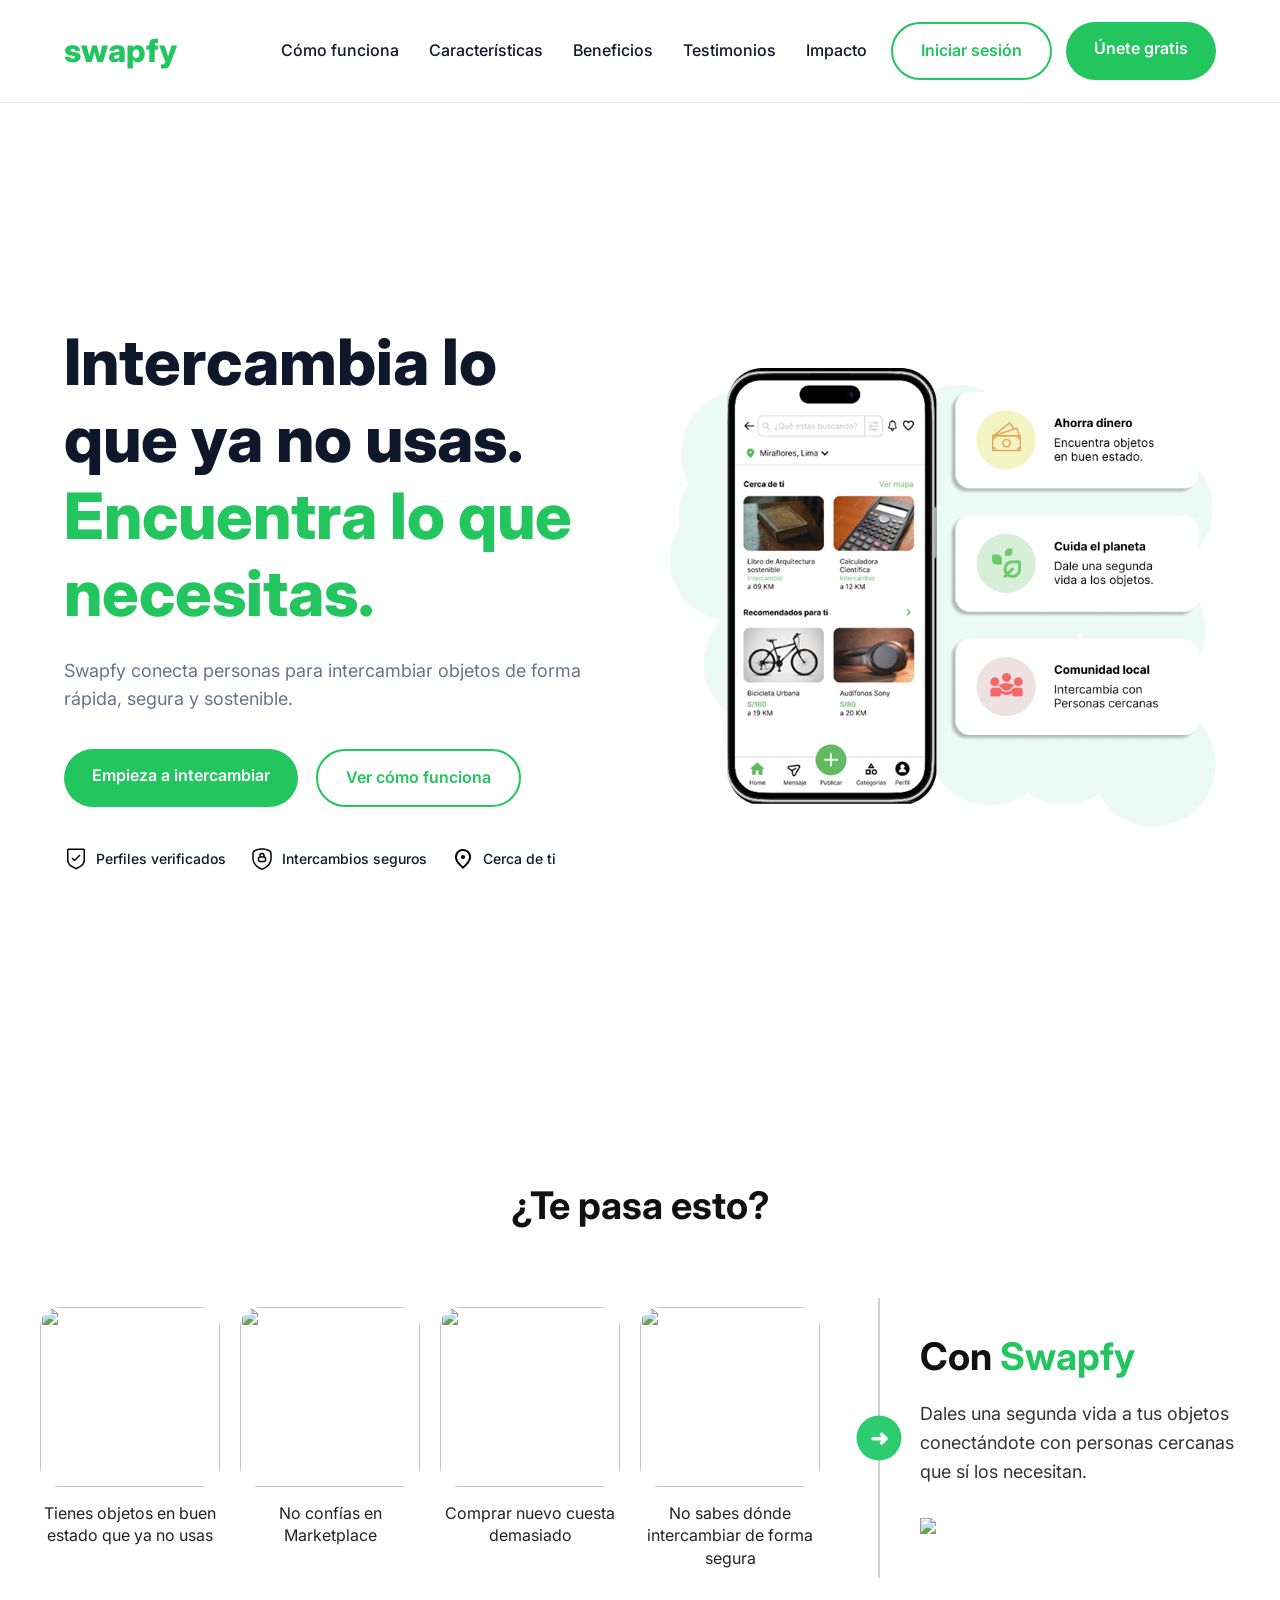
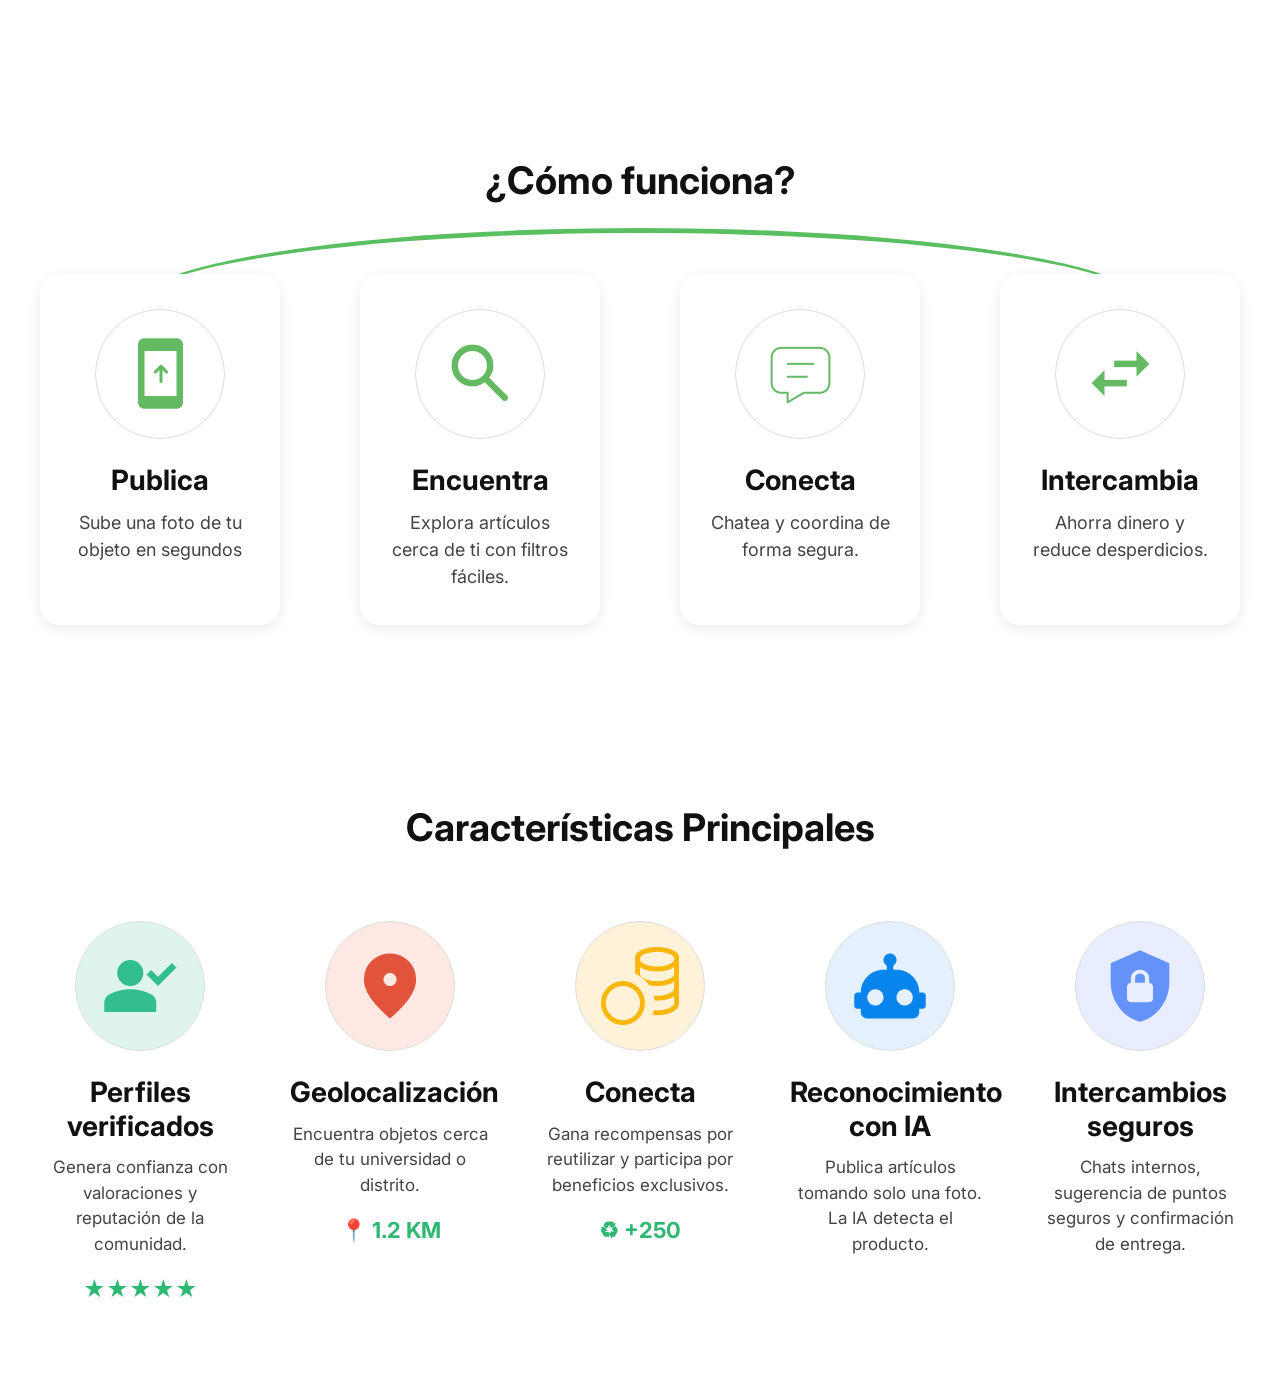
==== index.html @ b5dbb5c5 "Primer avance del landing Page" ====
<!DOCTYPE html>
<html lang="es">
<head>
  <meta charset="UTF-8" />
  <meta name="viewport" content="width=device-width, initial-scale=1.0"/>
  <title>Swapfy - Intercambia lo que ya no usas</title>

  <link rel="preconnect" href="https://fonts.googleapis.com">
  <link rel="preconnect" href="https://fonts.gstatic.com" crossorigin>
  <link href="https://fonts.googleapis.com/css2?family=Inter:wght@400;500;600;700;800&display=swap" rel="stylesheet">
  <link rel="stylesheet" href="./css/styles.css">  
</head>
<body>
<!-- NAVBAR -->

    <header>
    <div class="container">
      <nav>

  <div class="logo">swapfy</div>

  <div class="menu-toggle" id="menu-toggle">
    ☰
  </div>

  <div class="nav-right" id="nav-right">

    <div class="nav-links">
      <a href="#">Cómo funciona</a>
      <a href="#">Características</a>
      <a href="#">Beneficios</a>
      <a href="#">Testimonios</a>
      <a href="#">Impacto</a>
    </div>

    <div class="nav-buttons">
      <a href="#" class="btn btn-secondary">Iniciar sesión</a>
      <a href="#" class="btn btn-primary">Únete gratis</a>
    </div>

  </div>

</nav>
    </div>
  </header>

  <!-- HERO -->

  <section>
    <div class="container hero">

      <div>
        <h1>
          Intercambia lo que ya no usas.
          <span>Encuentra lo que necesitas.</span>
        </h1>

        <p>
          Swapfy conecta personas para intercambiar objetos de forma rápida,
          segura y sostenible.
        </p>

        <div class="hero-buttons">
          <a href="#" class="btn btn-primary">Empieza a intercambiar</a>
          <a href="#" class="btn btn-secondary">Ver cómo funciona</a>
        </div>

        <div class="listVerification">
          <div class="lv">
             <img src="./img/verificados.png" alt="" class="">
             <p>Perfiles verificados</p>
          </div>
          <div>
            <img src="./img/seguridad.png" alt="" class="">
            <p>Intercambios seguros</p>
          </div>
          <div>
            <img src="./img/ubicacion.png" alt="" class="">
            <p>Cerca de ti</p>
          </div>
        </div>
      </div>

      <div class="hero-image">
        <img src="./img/phone2.png" alt="" class="phone">
      </div> 
    </div>
  </section>

  <!-- Problems -->
    <section class="problem-section">

    <h1 class="title">¿Te pasa esto?</h1>

    <div class="content">

      <!-- LEFT SIDE -->

      <div class="cards">

        <div class="card">
          <img src="https://images.unsplash.com/photo-1603791440384-56cd371ee9a7?q=80&w=800&auto=format&fit=crop">
          <p>Tienes objetos en buen estado que ya no usas</p>
        </div>

        <div class="card">
          <img src="https://images.unsplash.com/photo-1516321318423-f06f85e504b3?q=80&w=800&auto=format&fit=crop">
          <p>No confías en Marketplace</p>
        </div>

        <div class="card">
          <img src="https://images.unsplash.com/photo-1522202176988-66273c2fd55f?q=80&w=800&auto=format&fit=crop">
          <p>Comprar nuevo cuesta demasiado</p>
        </div>

        <div class="card">
          <img src="https://images.unsplash.com/photo-1521737604893-d14cc237f11d?q=80&w=800&auto=format&fit=crop">
          <p>No sabes dónde intercambiar de forma segura</p>
        </div>

      </div>

      <!-- CENTER -->

      <div class="divider">
        <div class="arrow">➜</div>
      </div>

      <!-- RIGHT SIDE -->

      <div class="solution">

        <h2>Con <span>Swapfy</span></h2>

        <p>
          Dales una segunda vida a tus objetos conectándote
          con personas cercanas que sí los necesitan.
        </p>

        <img src="https://cdn-icons-png.flaticon.com/512/4076/4076478.png">

      </div>

    </div>

  </section>

  <!-- HOW SECTION -->

  <section class="how-section">

    <h1 class="title">¿Cómo funciona?</h1>

    <div class="curve-line"></div>

    <div class="steps">

      <!-- STEP 1 -->

      <div class="step-card">

        <div class="icon-circle">
          <img src="./img/phoneicon.png" alt="" class="">
        </div>

        <h3>Publica</h3>

        <p>
          Sube una foto de tu objeto en segundos
        </p>

      </div>

      <!-- STEP 2 -->

      <div class="step-card">

        <div class="icon-circle">
          <img src="./img/searchicon.png" alt="" class="">
        </div>

        <h3>Encuentra</h3>

        <p>
          Explora artículos cerca de ti con filtros fáciles.
        </p>

      </div>

      <!-- STEP 3 -->

      <div class="step-card">

        <div class="icon-circle">
          <img src="./img/messageicon.png" alt="" class="">
        </div>

        <h3>Conecta</h3>

        <p>
          Chatea y coordina de forma segura.
        </p>

      </div>

      <!-- STEP 4 -->

      <div class="step-card">

        <div class="icon-circle">
          <img src="./img/exchangeicon.png" alt="" class="">
        </div>

        <h3>Intercambia</h3>

        <p>
          Ahorra dinero y reduce desperdicios.
        </p>

      </div>

    </div>

  </section>

  <!-- features-section -->

  <section class="features-section">

    <h1 class="title">Características Principales</h1>

    <div class="features-grid">

      <!-- CARD 1 -->

      <div class="feature-card">

        <div class="icon-circle green">
          <img src="./img/perfilverificado.png" alt="" class="">
        </div>

        <h3>Perfiles verificados</h3>

        <p>
          Genera confianza con valoraciones y reputación de la comunidad.
        </p>

        <div class="extra">★★★★★</div>

      </div>

      <!-- CARD 2 -->

      <div class="feature-card">

        <div class="icon-circle orange">
          <img src="./img/geolocalizacion.png" alt="" class="">
        </div>

        <h3>Geolocalización</h3>

        <p>
          Encuentra objetos cerca de tu universidad o distrito.
        </p>

        <div class="extra">📍 1.2 KM</div>

      </div>

      <!-- CARD 3 -->

      <div class="feature-card">

        <div class="icon-circle yellow">
          <img src="./img/conecta.png" alt="" class="">
        </div>

        <h3>Conecta</h3>

        <p>
          Gana recompensas por reutilizar y participa por beneficios exclusivos.
        </p>

        <div class="extra">♻ +250</div>

      </div>

      <!-- CARD 4 -->

      <div class="feature-card">

        <div class="icon-circle blue">
          <img src="./img/ia.png" alt="" class="">
        </div>

        <h3>Reconocimiento con IA</h3>

        <p>
          Publica artículos tomando solo una foto. La IA detecta el producto.
        </p>

      </div>

      <!-- CARD 5 -->

      <div class="feature-card">

        <div class="icon-circle purple">
          <img src="./img/intercambioseguro.png" alt="" class="">
        </div>

        <h3>Intercambios seguros</h3>

        <p>
          Chats internos, sugerencia de puntos seguros y confirmación de entrega.
        </p>

      </div>

    </div>

  </section>

  <!-- FOOTER -->

  <footer>

    

  </footer>
  <script>

  const menuToggle = document.getElementById('menu-toggle');
  const navRight = document.getElementById('nav-right');

  menuToggle.addEventListener('click', () => {
    navRight.classList.toggle('active');
  });

  </script>
</body>
</html>
---- css/styles.css ----
*{
      margin:0;
      padding:0;
      box-sizing:border-box;
    }

    :root{
      --primary:#22C55E;
      --primary-dark:#16A34A;
      --dark:#0F172A;
      --gray:#64748B;
      --light:#F8FAFC;
      --border:#E2E8F0;
      --white:#FFFFFF;
    }

    body{
      font-family:'Inter', sans-serif;
      color:var(--dark);
      background:white;
      line-height:1.6;
    }

    .container{
      width:90%;
      max-width:1200px;
      margin:auto;
    }

    section{
      padding:90px 0;
    }

    h1,h2,h3{
      line-height:1.2;
    }

    h1{
      font-size:64px;
      font-weight:800;
    }

    h2{
      font-size:42px;
      margin-bottom:20px;
    }

    p{
      color:var(--gray);
    }

    .btn{
      display:inline-block;
      padding:14px 28px;
      border-radius:50px;
      text-decoration:none;
      font-weight:600;
      transition:.3s;
    }

    .btn-primary{
      background:var(--primary);
      color:white;
    }

    .btn-primary:hover{
      background:var(--primary-dark);
    }

    .btn-secondary{
      border:2px solid var(--primary);
      color:var(--primary);
    }

    .btn-secondary:hover{
      background:var(--primary);
      color:white;
    }
    /* NAVBAR */

    header{
      position:sticky;
      top:0;
      background:white;
      z-index:999;
      border-bottom:1px solid var(--border);
    }

    nav{
      display:flex;
      justify-content:space-between;
      align-items:center;
      padding:22px 0;
    }

    .logo{
      font-size:32px;
      font-weight:800;
      color:var(--primary);
    }

    .nav-links{
      display:flex;
      gap:30px;
      align-items:center;
    }

    .nav-links a{
      text-decoration:none;
      color:var(--dark);
      font-weight:500;
    }

    /* HERO */

    .hero{
      display:grid;
      grid-template-columns:1fr 1fr;
      align-items:center;
      gap:60px;
      min-height:90vh;
    }

    .hero span{
      color:var(--primary);
    }

    .hero p{
      margin:25px 0 35px;
      font-size:18px;
    }

    .hero-buttons{
      display:flex;
      gap:18px;
      flex-wrap:wrap;
    }

    .hero-image img{
      width:100%;
      border-radius:30px;
      /*box-shadow:0 20px 60px rgba(0,0,0,.1);*/
    }

    .hero-image .phone{
      position: absolute;
      width: 760px;
      border-radius: 30px;
      top: 140px;      
    }        

    .listVerification {
      display: flex;
      gap: 24px;
      margin-top: 40px;
      flex-wrap: wrap;
    }

    .listVerification > div {
      display: flex;
      align-items: center;
      gap: 8px;
    }

    .listVerification > div > img {
      width: 24px;
      height: 24px;
    }

    .listVerification > div > p {
      margin: 0;
      font-size: 14px;
      font-weight: 500;
      color: var(--dark);
    }

 /* Problems */

 .problem-section{
      max-width:1200px;
      margin:auto;
      
    }

    .title{
      text-align:center;
      font-size:34px;
      font-weight:bold;
      margin-bottom:50px;
      color:#111;
    }

    .content{
      display:flex;
      align-items:center;
      justify-content:space-between;
      gap:40px;
    }

    /* LEFT CARDS */

    .cards{
      display:flex;
      gap:20px;
      flex:1;
    }

    .card{
      width:180px;
      text-align:center;
    }

    .card img{
      width:100%;
      height:180px;
      object-fit:cover;
      border-radius:20px;
      margin-bottom:15px;
    }

    .card p{
      font-size:16px;
      color:#222;
      line-height:1.4;
    }

    /* DIVIDER */

    .divider{
      width:2px;
      height:280px;
      background:#cfcfcf;
      position:relative;
    }

    .arrow{
      position:absolute;
      top:50%;
      left:50%;
      transform:translate(-50%, -50%);
      width:45px;
      height:45px;
      background:#2ecc71;
      border-radius:50%;
      display:flex;
      justify-content:center;
      align-items:center;
      color:white;
      font-size:22px;
      font-weight:bold;
    }

    /* RIGHT CONTENT */

    .solution{
      width:320px;
    }

    .solution h2{
      font-size:38px;
      margin-bottom:20px;
      color:#111;
    }

    .solution span{
      color:#22c55e;
    }

    .solution p{
      font-size:18px;
      line-height:1.6;
      color:#333;
      margin-bottom:30px;
    }

    .solution img{
      width:180px;
    }

    /* RESPONSIVE */

    @media(max-width:992px){

      .content{
        flex-direction:column;
      }

      .cards{
        flex-wrap:wrap;
        justify-content:center;
      }

      .divider{
        width:100%;
        height:2px;
      }

      .arrow{
        top:50%;
        left:50%;
      }

      .solution{
        text-align:center;
      }

    }

    /* HOW SECTION */

    .how-section{
      max-width:1200px;
      margin:auto;
      text-align:center;
      position:relative;
    }

    .title{
      font-size:38px;
      font-weight:bold;
      margin-bottom:70px;
      color:#111;
    }

    /* CURVED LINE */

    .curve-line{
      position:absolute;
      top:160px;
      left:50%;
      transform:translateX(-50%);
      width:85%;
      height:160px;
      border-top:5px solid #5bbf61;
      border-radius:50%;
      z-index:1;
    }

    /* CARDS */

    .steps{
      display:flex;
      justify-content:space-between;
      gap:30px;
      position:relative;
      z-index:2;
    }

    .step-card{
      width:240px;
      background:white;
      border-radius:20px;
      padding:35px 25px;
      box-shadow:0 4px 15px rgba(0,0,0,0.08);
      position:relative;
    }

    .icon-circle{
      width:100px;
      height:100px;
      border:1px solid #ddd;
      border-radius:50%;
      margin:auto;
      margin-bottom:25px;
      display:flex;
      justify-content:center;
      align-items:center;
    }

    .icon{
      font-size:52px;
      color:#5bbf61;
    }

    .step-card h3{
      font-size:28px;
      margin-bottom:12px;
      color:#111;
    }

    .step-card p{
      font-size:18px;
      color:#444;
      line-height:1.5;
    }

    /* RESPONSIVE */

    @media(max-width:992px){

      .steps{
        flex-wrap:wrap;
        justify-content:center;
      }

      .curve-line{
        display:none;
      }

    }

    @media(max-width:600px){

      .step-card{
        width:100%;
      }

      .title{
        font-size:30px;
      }

    }

    /* Feature section */

    .features-section{
      max-width:1200px;
      margin:auto;
      text-align:center;
    }

    .title{
      font-size:38px;
      font-weight:bold;
      margin-bottom:70px;
      color:#111;
    }

    .features-grid{
      display:flex;
      justify-content:space-between;
      gap:30px;
      flex-wrap:wrap;
    }

    .feature-card{
      width:200px;
      text-align:center;
    }

    /* ICON CIRCLE */

    .icon-circle{
      width:130px;
      height:130px;
      border-radius:50%;
      margin:auto;
      margin-bottom:25px;
      display:flex;
      justify-content:center;
      align-items:center;
    }

    .green{
      background:#dff5ec;
      color:#2eb872;
    }

    .orange{
      background:#fde8e3;
      color:#ea5b3c;
    }

    .yellow{
      background:#fff2d8;
      color:#f4b000;
    }

    .blue{
      background:#e5f0ff;
      color:#2d7de1;
    }

    .purple{
      background:#e8eeff;
      color:#5b7be8;
    }

    .icon{
      font-size:58px;
    }

    /* TEXT */

    .feature-card h3{
      font-size:28px;
      margin-bottom:12px;
      color:#111;
    }

    .feature-card p{
      font-size:17px;
      color:#444;
      line-height:1.5;
      margin-bottom:15px;
    }

    .extra{
      font-size:22px;
      font-weight:bold;
      color:#2eb872;
    }

    /* RESPONSIVE */

    @media(max-width:992px){

      .features-grid{
        justify-content:center;
      }

    }

    @media(max-width:600px){

      .feature-card{
        width:100%;
      }

      .title{
        font-size:30px;
      }

    }

/* beneficios SECTION */




























/* =========================
   NAVBAR RESPONSIVE
========================= */

.nav-right{
  display:flex;
  align-items:center;
  gap:24px;
}

.nav-buttons{
  display:flex;
  gap:14px;
}

.menu-toggle{
  display:none;
  font-size:32px;
  cursor:pointer;
  color:var(--dark);
}

/* =========================
   HERO RESPONSIVE
========================= */

.hero{
  position:relative;
}

.hero-image{
  display:flex;
  justify-content:center;
  align-items:center;
}

.hero-image .phone{
  position:relative;
  width:100%;
  max-width:650px;
  top:0;
}

/* =========================
   TABLET
========================= */

@media(max-width:992px){

  .hero{
    grid-template-columns:1fr;
    text-align:center;
    gap:50px;
    min-height:auto;
    padding-top:40px;
  }

  .hero-buttons{
    justify-content:center;
  }

  .listVerification{
    justify-content:center;
  }

  h1{
    font-size:52px;
  }

  .hero-image .phone{
    max-width:500px;
  }

  .nav-links{
    gap:18px;
  }

}

/* =========================
   MOBILE NAVBAR
========================= */

@media(max-width:768px){

  nav{
    position:relative;
  }

  .menu-toggle{
    display:block;
  }

  .nav-right{
    position:absolute;
    top:90px;
    left:0;
    width:100%;
    background:white;
    flex-direction:column;
    align-items:flex-start;
    padding:30px;
    gap:25px;
    border-radius:20px;
    box-shadow:0 10px 30px rgba(0,0,0,.08);

    opacity:0;
    pointer-events:none;
    transform:translateY(-10px);
    transition:.3s;
  }

  .nav-right.active{
    opacity:1;
    pointer-events:auto;
    transform:translateY(0);
  }

  .nav-links{
    flex-direction:column;
    width:100%;
    align-items:flex-start;
  }

  .nav-buttons{
    flex-direction:column;
    width:100%;
  }

  .nav-buttons .btn{
    width:100%;
    text-align:center;
  }

  /* HERO MOBILE */

  .hero{
    padding-top:20px;
  }

  h1{
    font-size:40px;
  }

  .hero p{
    font-size:16px;
  }

  .hero-image .phone{
    max-width:100%;
  }

  .listVerification{
    flex-direction:column;
    align-items:center;
    gap:16px;
  }

}

/* =========================
   SMALL MOBILE
========================= */

@media(max-width:480px){

  h1{
    font-size:34px;
  }

  h2{
    font-size:28px;
  }

  section{
    padding:70px 0;
  }

  .btn{
    width:100%;
    text-align:center;
  }

  .hero-buttons{
    flex-direction:column;
  }

}
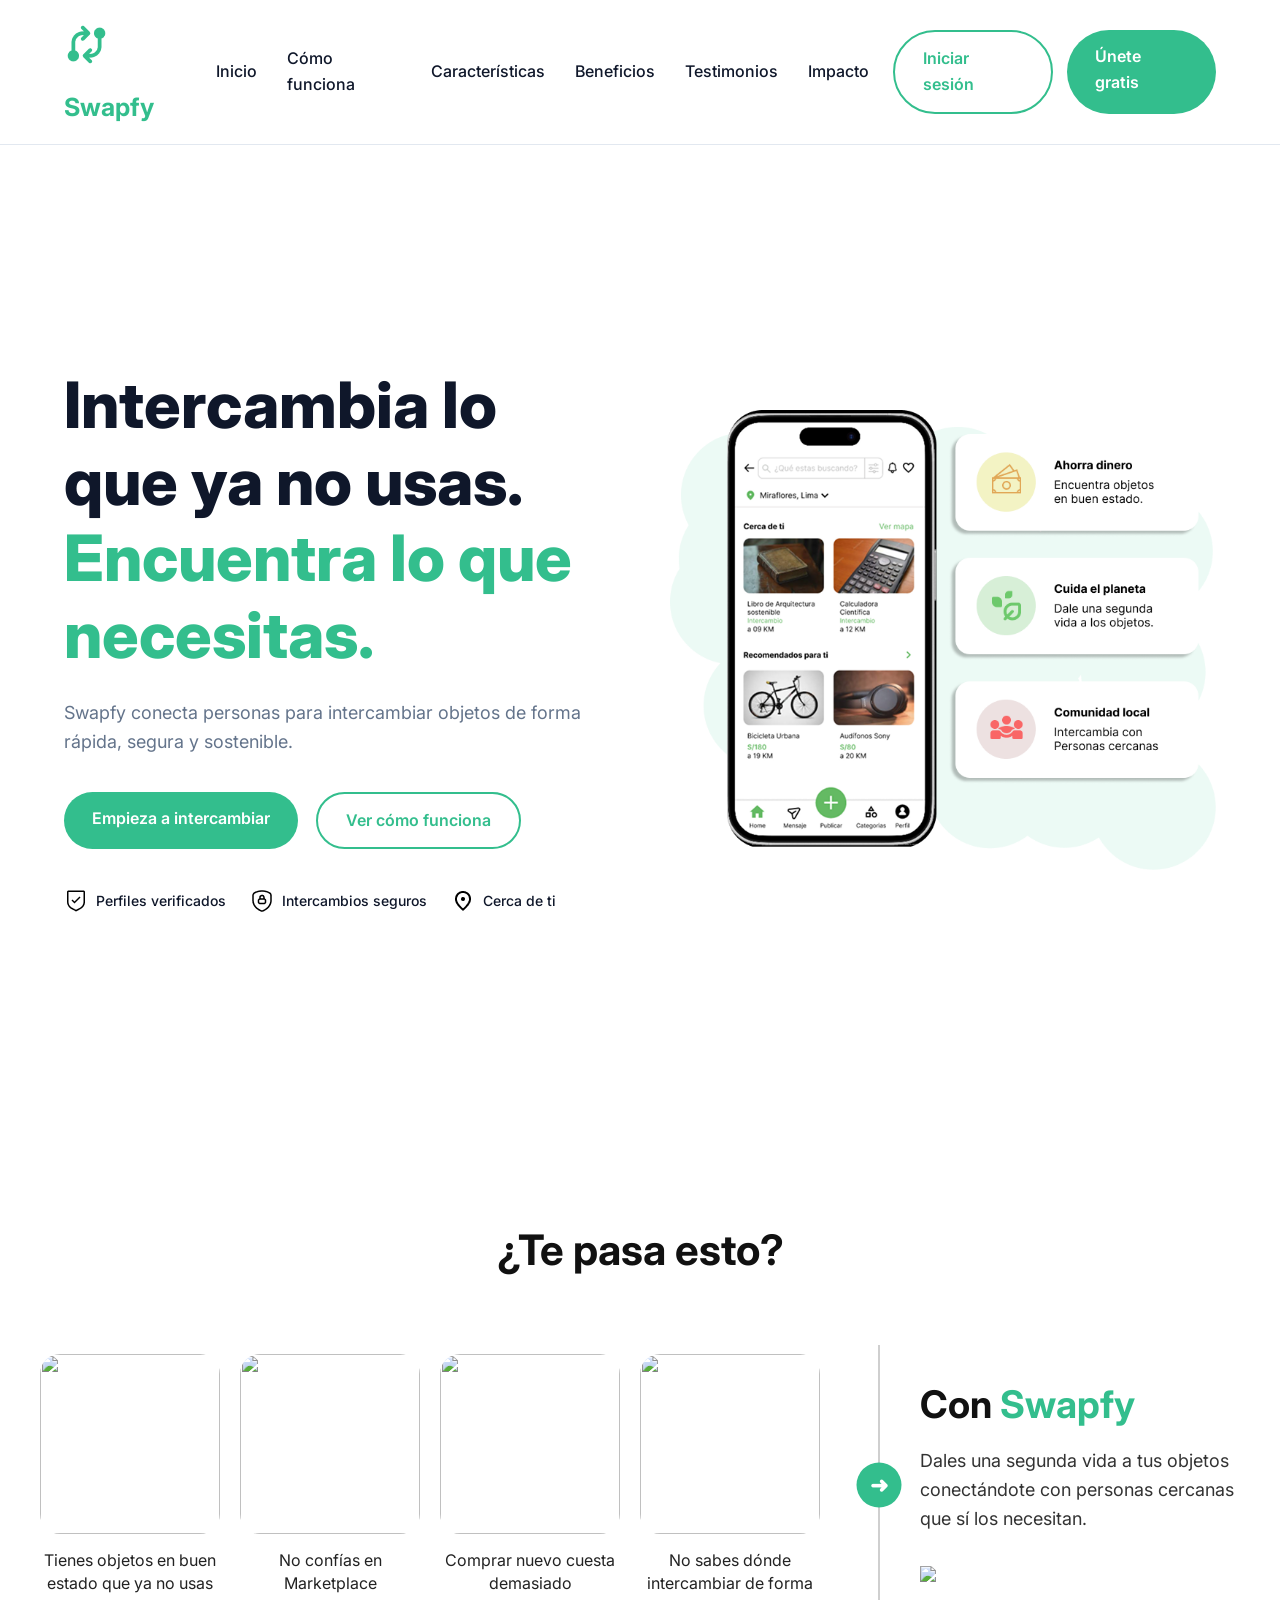
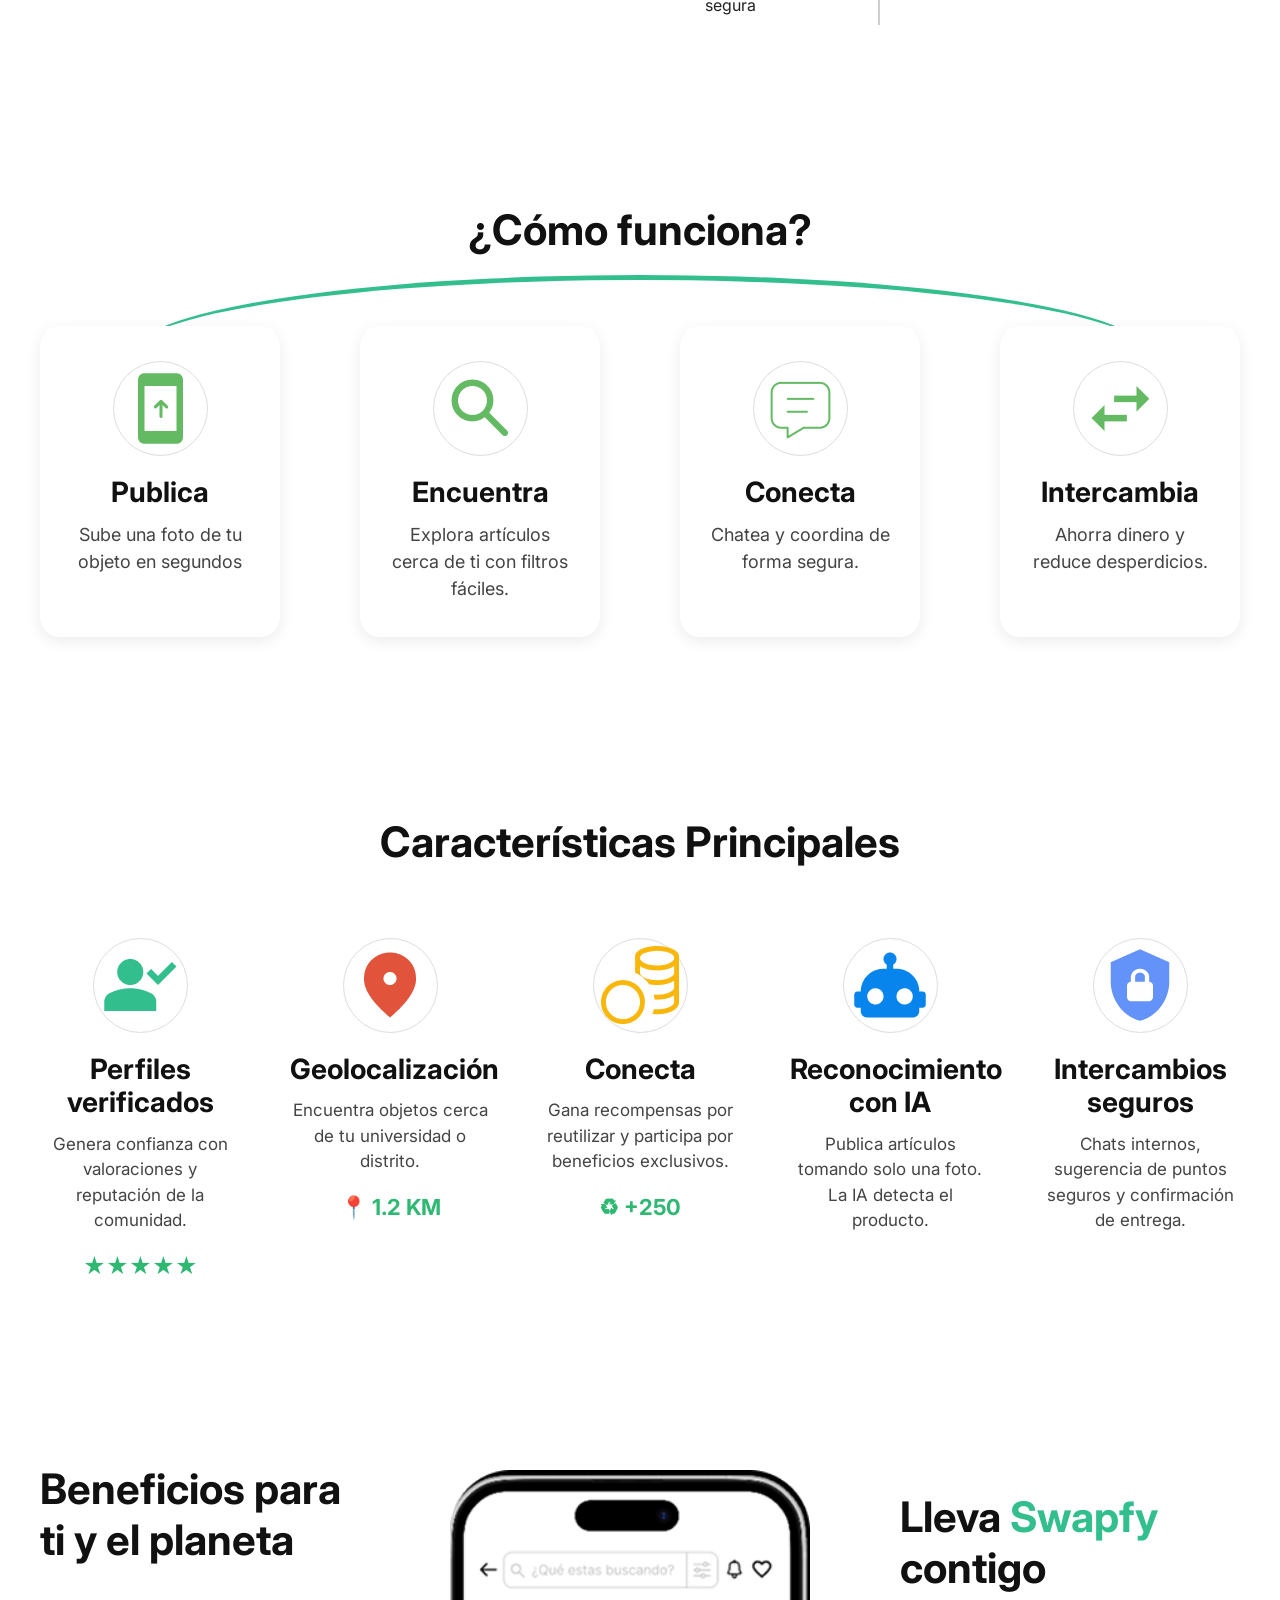
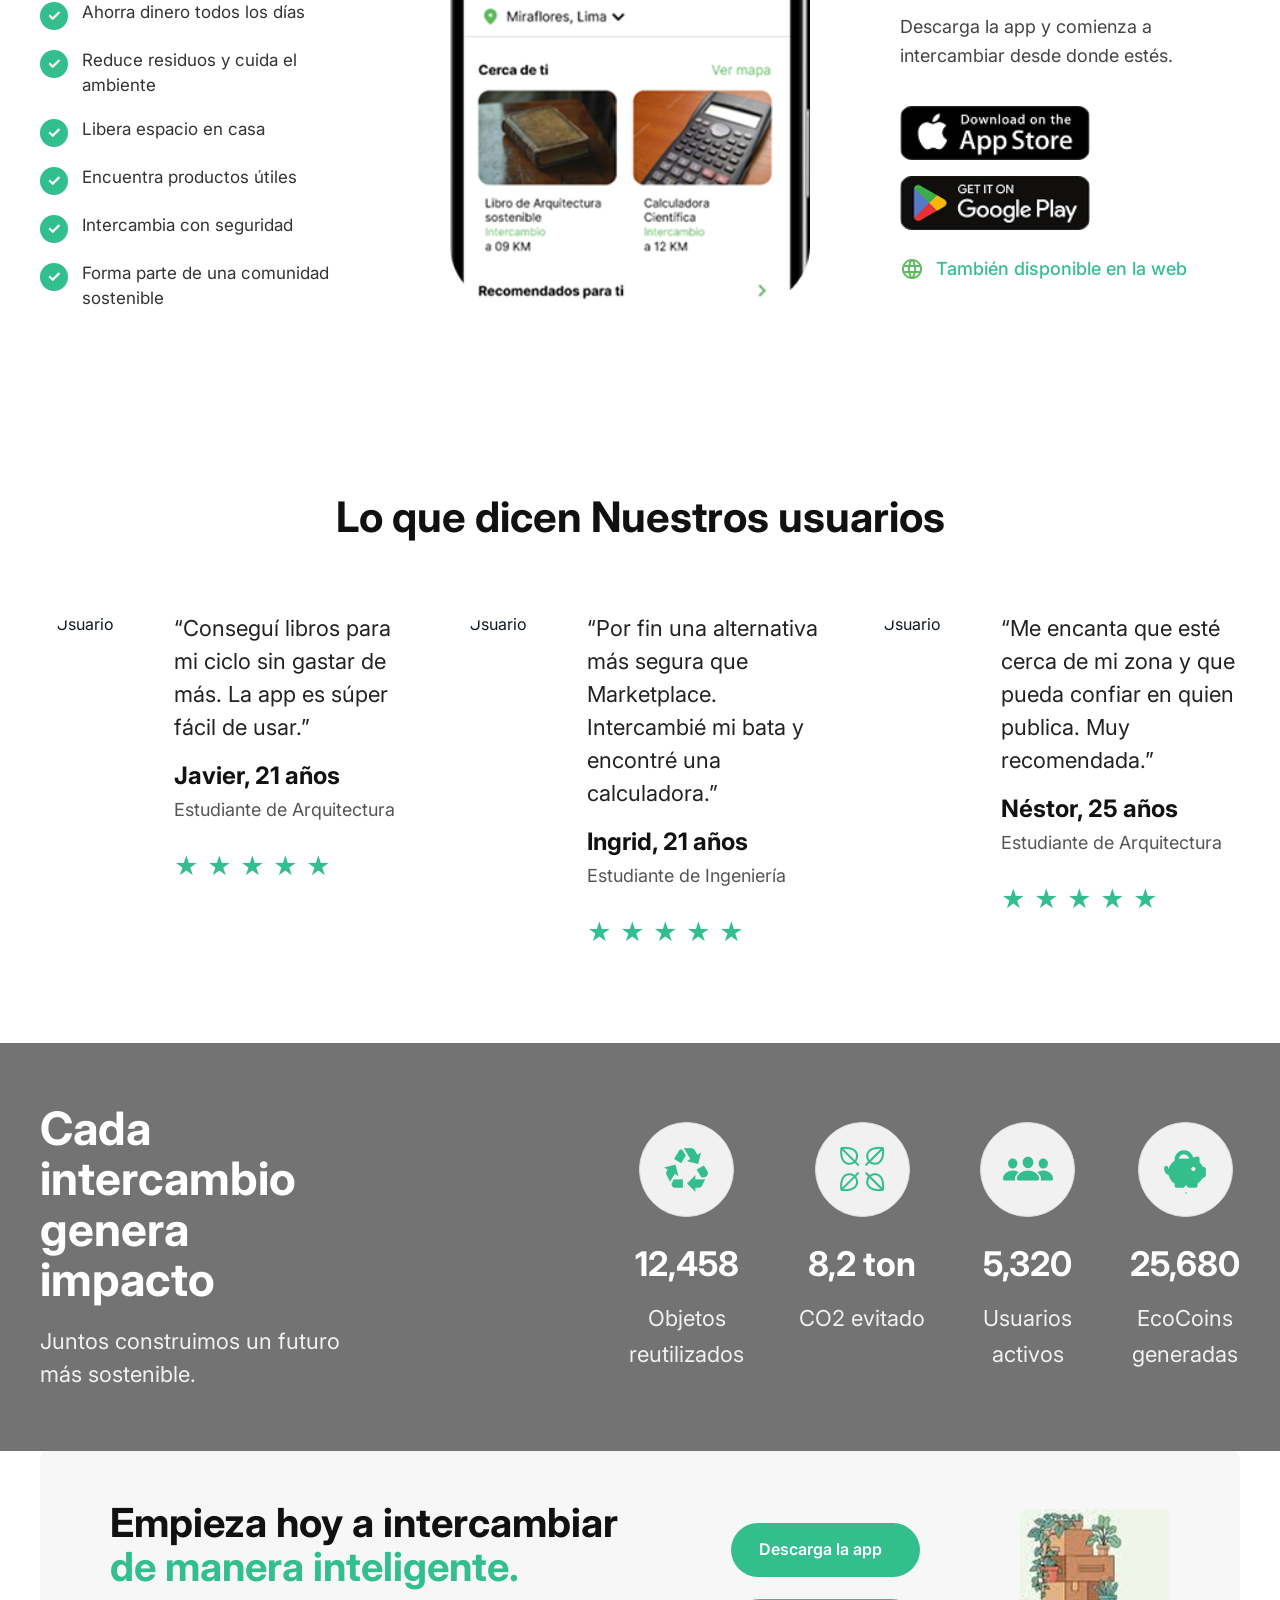
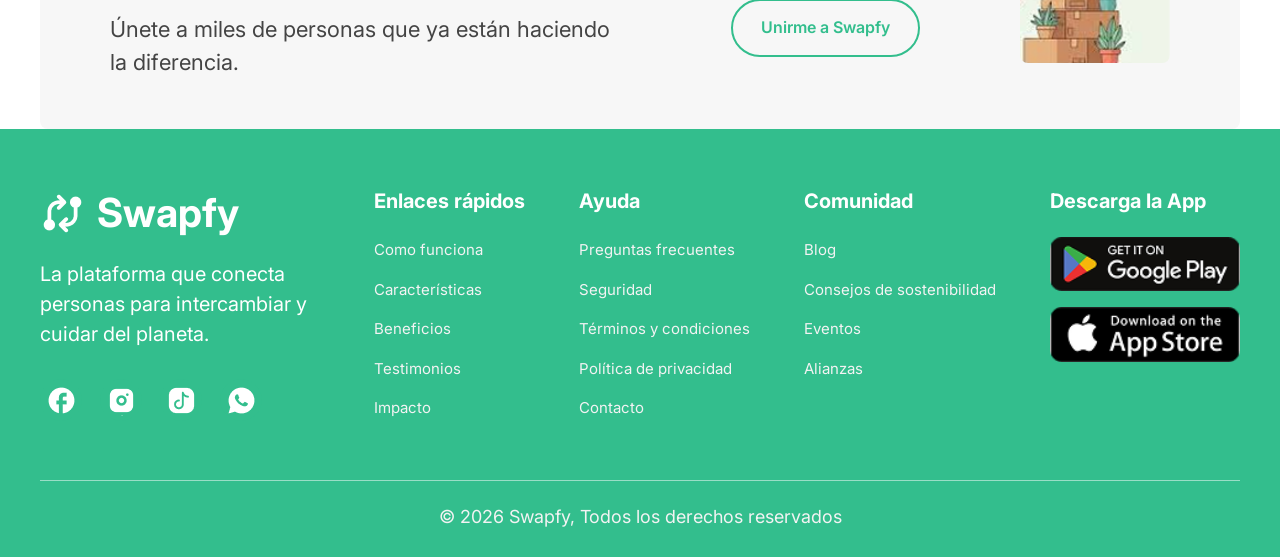
==== commit fe7efebf: "version2 del landingpage" ====
--- a/index.html
+++ b/index.html
@@ -8,16 +8,20 @@
   <link rel="preconnect" href="https://fonts.googleapis.com">
   <link rel="preconnect" href="https://fonts.gstatic.com" crossorigin>
   <link href="https://fonts.googleapis.com/css2?family=Inter:wght@400;500;600;700;800&display=swap" rel="stylesheet">
-  <link rel="stylesheet" href="./css/styles.css">  
+  <link rel="stylesheet" href="css/styles.css">  
 </head>
 <body>
-<!-- NAVBAR -->
-
-    <header>
+
+  <!-- Navbar -->
+
+<header>
     <div class="container">
       <nav>
 
-  <div class="logo">swapfy</div>
+  <div class="logo">
+    <img  src="img/LogoColor.png"  alt="">
+    <h3>Swapfy</h3>
+  </div>
 
   <div class="menu-toggle" id="menu-toggle">
     ☰
@@ -26,11 +30,12 @@
   <div class="nav-right" id="nav-right">
 
     <div class="nav-links">
-      <a href="#">Cómo funciona</a>
-      <a href="#">Características</a>
-      <a href="#">Beneficios</a>
-      <a href="#">Testimonios</a>
-      <a href="#">Impacto</a>
+      <a href="#Hero">Inicio</a>
+      <a href="#How">Cómo funciona</a>
+      <a href="#caracteristicas">Características</a>
+      <a href="#Beneficios">Beneficios</a>
+      <a href="#Testimonios">Testimonios</a>
+      <a href="#Impacto">Impacto</a>
     </div>
 
     <div class="nav-buttons">
@@ -44,10 +49,10 @@
     </div>
   </header>
 
-  <!-- HERO -->
+  <!-- Hero section -->
 
   <section>
-    <div class="container hero">
+    <div class="container hero" id="Hero">
 
       <div>
         <h1>
@@ -67,34 +72,33 @@
 
         <div class="listVerification">
           <div class="lv">
-             <img src="./img/verificados.png" alt="" class="">
+             <img src="img/verificados.png" alt="" class="">
              <p>Perfiles verificados</p>
           </div>
           <div>
-            <img src="./img/seguridad.png" alt="" class="">
+            <img src="img/seguridad.png" alt="" class="">
             <p>Intercambios seguros</p>
           </div>
           <div>
-            <img src="./img/ubicacion.png" alt="" class="">
+            <img src="img/ubicacion.png" alt="" class="">
             <p>Cerca de ti</p>
           </div>
         </div>
       </div>
 
       <div class="hero-image">
-        <img src="./img/phone2.png" alt="" class="phone">
+        <img src="img/phone2.png" alt="" class="phone">
       </div> 
     </div>
   </section>
 
-  <!-- Problems -->
-    <section class="problem-section">
+  <!-- Problemas -->
+
+  <section class="problem-section">
 
     <h1 class="title">¿Te pasa esto?</h1>
 
     <div class="content">
-
-      <!-- LEFT SIDE -->
 
       <div class="cards">
 
@@ -120,14 +124,10 @@
 
       </div>
 
-      <!-- CENTER -->
-
       <div class="divider">
         <div class="arrow">➜</div>
       </div>
 
-      <!-- RIGHT SIDE -->
-
       <div class="solution">
 
         <h2>Con <span>Swapfy</span></h2>
@@ -145,9 +145,9 @@
 
   </section>
 
-  <!-- HOW SECTION -->
-
-  <section class="how-section">
+  <!-- Como funciona -->
+
+  <section class="how-section" id="How">
 
     <h1 class="title">¿Cómo funciona?</h1>
 
@@ -155,12 +155,10 @@
 
     <div class="steps">
 
-      <!-- STEP 1 -->
-
       <div class="step-card">
 
         <div class="icon-circle">
-          <img src="./img/phoneicon.png" alt="" class="">
+          <img src="img/phoneicon.png" alt="" class="">
         </div>
 
         <h3>Publica</h3>
@@ -171,12 +169,10 @@
 
       </div>
 
-      <!-- STEP 2 -->
-
       <div class="step-card">
 
         <div class="icon-circle">
-          <img src="./img/searchicon.png" alt="" class="">
+          <img src="img/searchicon.png" alt="" class="">
         </div>
 
         <h3>Encuentra</h3>
@@ -187,12 +183,10 @@
 
       </div>
 
-      <!-- STEP 3 -->
-
       <div class="step-card">
 
         <div class="icon-circle">
-          <img src="./img/messageicon.png" alt="" class="">
+          <img src="img/messageicon.png" alt="" class="">
         </div>
 
         <h3>Conecta</h3>
@@ -203,12 +197,10 @@
 
       </div>
 
-      <!-- STEP 4 -->
-
       <div class="step-card">
 
         <div class="icon-circle">
-          <img src="./img/exchangeicon.png" alt="" class="">
+          <img src="img/exchangeicon.png" alt="" class="">
         </div>
 
         <h3>Intercambia</h3>
@@ -223,20 +215,18 @@
 
   </section>
 
-  <!-- features-section -->
-
-  <section class="features-section">
+  <!-- Caracteristicas -->
+
+  <section class="features-section" id="caracteristicas">
 
     <h1 class="title">Características Principales</h1>
 
     <div class="features-grid">
 
-      <!-- CARD 1 -->
-
       <div class="feature-card">
 
         <div class="icon-circle green">
-          <img src="./img/perfilverificado.png" alt="" class="">
+          <img src="img/perfilverificado.png" alt="" class="">
         </div>
 
         <h3>Perfiles verificados</h3>
@@ -249,12 +239,10 @@
 
       </div>
 
-      <!-- CARD 2 -->
-
       <div class="feature-card">
 
         <div class="icon-circle orange">
-          <img src="./img/geolocalizacion.png" alt="" class="">
+          <img src="img/geolocalizacion.png" alt="" class="">
         </div>
 
         <h3>Geolocalización</h3>
@@ -267,12 +255,10 @@
 
       </div>
 
-      <!-- CARD 3 -->
-
       <div class="feature-card">
 
         <div class="icon-circle yellow">
-          <img src="./img/conecta.png" alt="" class="">
+          <img src="img/conecta.png" alt="" class="">
         </div>
 
         <h3>Conecta</h3>
@@ -285,12 +271,10 @@
 
       </div>
 
-      <!-- CARD 4 -->
-
       <div class="feature-card">
 
         <div class="icon-circle blue">
-          <img src="./img/ia.png" alt="" class="">
+          <img src="img/ia.png" alt="" class="">
         </div>
 
         <h3>Reconocimiento con IA</h3>
@@ -301,12 +285,10 @@
 
       </div>
 
-      <!-- CARD 5 -->
-
       <div class="feature-card">
 
         <div class="icon-circle purple">
-          <img src="./img/intercambioseguro.png" alt="" class="">
+          <img src="img/intercambioseguro.png" alt="" class="">
         </div>
 
         <h3>Intercambios seguros</h3>
@@ -321,11 +303,464 @@
 
   </section>
 
-  <!-- FOOTER -->
-
-  <footer>
-
-    
+<!-- Beneficios -->
+
+  <section class="benefits-section" id="Beneficios">
+
+    <div class="benefits-left">
+
+      <h2>
+        Beneficios para ti y el planeta
+      </h2>
+
+      <div class="benefits-list">
+
+        <div class="benefit-item">
+          <div class="check">✓</div>
+          <p>Ahorra dinero todos los días</p>
+        </div>
+
+        <div class="benefit-item">
+          <div class="check">✓</div>
+          <p>Reduce residuos y cuida el ambiente</p>
+        </div>
+
+        <div class="benefit-item">
+          <div class="check">✓</div>
+          <p>Libera espacio en casa</p>
+        </div>
+
+        <div class="benefit-item">
+          <div class="check">✓</div>
+          <p>Encuentra productos útiles</p>
+        </div>
+
+        <div class="benefit-item">
+          <div class="check">✓</div>
+          <p>Intercambia con seguridad</p>
+        </div>
+
+        <div class="benefit-item">
+          <div class="check">✓</div>
+          <p>Forma parte de una comunidad sostenible</p>
+        </div>
+
+      </div>
+
+    </div>
+
+    <div class="phone-container">
+      <img src="img/phoneBeneficios.png" alt="Swapfy App">
+    </div>
+
+    <div class="benefits-right">
+
+      <h2>
+        Lleva <span>Swapfy</span> contigo
+      </h2>
+
+      <p>
+        Descarga la app y comienza a intercambiar
+        desde donde estés.
+      </p>
+
+      <div class="store-buttons">
+
+        <img 
+          src="img/appstore.png" 
+          alt="App Store"
+        >
+
+        <img 
+          src="img/playstore.png" 
+          alt="Google Play"
+        >
+
+      </div>
+
+      <div class="web-version">
+        <img 
+          src="img/wordIcon.png" 
+          alt="App Store">
+        <p>También disponible en la web</p>
+      </div>
+
+    </div>
+  </section>
+
+  <!-- Testimonios -->
+
+  <section class="testimonials-section" id="Testimonios">
+
+    <h1 class="title">
+      Lo que dicen Nuestros usuarios
+    </h1>
+
+    <div class="testimonials-grid">
+
+      <!-- TESTIMONIAL 1 -->
+
+      <div class="testimonial-card">
+
+        <img 
+          src="https://randomuser.me/api/portraits/men/32.jpg" 
+          alt="Usuario"
+        >
+
+        <div class="testimonial-content">
+
+          <p class="testimonial-text">
+            “Conseguí libros para mi ciclo sin gastar de más.
+            La app es súper fácil de usar.”
+          </p>
+
+          <div class="user-info">
+            <h3>Javier, 21 años</h3>
+            <p>Estudiante de Arquitectura</p>
+          </div>
+
+          <div class="stars">
+            <span class="star">★</span>
+            <span class="star">★</span>
+            <span class="star">★</span>
+            <span class="star">★</span>
+            <span class="star">★</span>
+          </div>
+
+        </div>
+
+      </div>
+
+      <!-- TESTIMONIAL 2 -->
+
+      <div class="testimonial-card">
+
+        <img 
+          src="https://randomuser.me/api/portraits/women/44.jpg" 
+          alt="Usuario"
+        >
+
+        <div class="testimonial-content">
+
+          <p class="testimonial-text">
+            “Por fin una alternativa más segura que Marketplace.
+            Intercambié mi bata y encontré una calculadora.”
+          </p>
+
+          <div class="user-info">
+            <h3>Ingrid, 21 años</h3>
+            <p>Estudiante de Ingeniería</p>
+          </div>
+
+          <div class="stars">
+            <span class="star">★</span>
+            <span class="star">★</span>
+            <span class="star">★</span>
+            <span class="star">★</span>
+            <span class="star">★</span>
+          </div>
+
+        </div>
+
+      </div>
+
+      <!-- TESTIMONIAL 3 -->
+
+      <div class="testimonial-card">
+
+        <img 
+          src="https://randomuser.me/api/portraits/men/75.jpg" 
+          alt="Usuario"
+        >
+
+        <div class="testimonial-content">
+
+          <p class="testimonial-text">
+            “Me encanta que esté cerca de mi zona
+            y que pueda confiar en quien publica.
+            Muy recomendada.”
+          </p>
+
+          <div class="user-info">
+            <h3>Néstor, 25 años</h3>
+            <p>Estudiante de Arquitectura</p>
+          </div>
+
+          <div class="stars">
+            <span class="star">★</span>
+            <span class="star">★</span>
+            <span class="star">★</span>
+            <span class="star">★</span>
+            <span class="star">★</span>
+          </div>
+
+        </div>
+
+      </div>
+
+    </div>
+
+  </section>
+
+  <!-- Impacto -->
+
+  <section class="impact-section" id="Impacto">
+
+    <div class="impact-container">
+
+      <!-- LEFT -->
+
+      <div class="impact-left">
+
+        <h2>
+          Cada intercambio genera impacto
+        </h2>
+
+        <p>
+          Juntos construimos un futuro más sostenible.
+        </p>
+
+      </div>
+
+      <!-- RIGHT STATS -->
+
+      <div class="impact-stats">
+
+        <!-- CARD 1 -->
+
+        <div class="stat-card">
+
+          <div class="icon-circle">
+           <img 
+          src="img/objetosreutilizados.png" 
+          alt="">
+          </div>
+
+          <div class="stat-number">
+            12,458
+          </div>
+
+          <div class="stat-label">
+            Objetos<br>reutilizados
+          </div>
+
+        </div>
+
+        <!-- CARD 2 -->
+
+        <div class="stat-card">
+
+          <div class="icon-circle">
+            <img 
+          src="img/8toneladas.png" 
+          alt="">
+          </div>
+
+          <div class="stat-number">
+            8,2 ton
+          </div>
+
+          <div class="stat-label">
+            CO2 evitado
+          </div>
+
+        </div>
+
+        <!-- CARD 3 -->
+
+        <div class="stat-card">
+
+          <div class="icon-circle">
+            <img 
+          src="img/usuariosconectados.png" 
+          alt="">
+          </div>
+
+          <div class="stat-number">
+            5,320
+          </div>
+
+          <div class="stat-label">
+            Usuarios<br>activos
+          </div>
+
+        </div>
+
+        <!-- CARD 4 -->
+
+        <div class="stat-card">
+
+          <div class="icon-circle">
+            <img 
+          src="img/ecocoins.png" 
+          alt="">
+          </div>
+
+          <div class="stat-number">
+            25,680
+          </div>
+
+          <div class="stat-label">
+            EcoCoins<br>generadas
+          </div>
+
+        </div>
+
+      </div>
+
+    </div>
+
+  </section>
+
+  <!-- Calltoaction -->
+
+  <section class="cta-section">
+
+    <!-- LEFT CONTENT -->
+
+    <div class="cta-left">
+
+      <h2>
+        Empieza hoy a intercambiar<br>
+        <span>de manera inteligente.</span>
+      </h2>
+
+      <p>
+        Únete a miles de personas que ya están
+        haciendo la diferencia.
+      </p>
+
+    </div>
+
+    <!-- BUTTONS -->
+
+    <div class="cta-buttons">
+
+      <a href="#" class="btn btn-primary">Descarga la app</a>
+      <a href="#" class="btn btn-secondary">Unirme a Swapfy</a>
+
+    </div>
+
+    <!-- IMAGE -->
+
+    <div class="cta-image">
+
+      <img 
+          src="img/cta.png" 
+          alt="">
+
+    </div>
+
+  </section>
+
+  <!-- Footer -->
+
+  <footer class="footer">
+
+    <div class="footer-container">
+
+      <div class="footer-top">
+
+        <!-- BRAND -->
+
+        <div class="footer-brand">
+
+          <div class="logoF">
+           <img  src="img/LogoWhite.png"  alt="">
+            <h2>Swapfy</h2>
+          </div>
+
+          <p>
+            La plataforma que conecta personas
+            para intercambiar y cuidar del planeta.
+          </p>
+
+          <div class="social-icons">
+
+            <a href="#"><img src="img/facebook.png"  alt="facebook"></a>
+            <a href="#"><img src="img/instagram.png"  alt="instagram"></a>
+            <a href="#"><img src="img/tiktok.png"  alt="tiktok"></a>
+            <a href="#"><img src="img/whatsapp.png"  alt="whatsapp"></a>
+
+          </div>
+
+        </div>
+
+        <!-- ENLACES -->
+
+        <div class="footer-column">
+
+          <h3>Enlaces rápidos</h3>
+
+          <ul>
+            <li><a href="#">Como funciona</a></li>
+            <li><a href="#">Características</a></li>
+            <li><a href="#">Beneficios</a></li>
+            <li><a href="#">Testimonios</a></li>
+            <li><a href="#">Impacto</a></li>
+          </ul>
+
+        </div>
+
+        <!-- AYUDA -->
+
+        <div class="footer-column">
+
+          <h3>Ayuda</h3>
+
+          <ul>
+            <li><a href="#">Preguntas frecuentes</a></li>
+            <li><a href="#">Seguridad</a></li>
+            <li><a href="#">Términos y condiciones</a></li>
+            <li><a href="#">Política de privacidad</a></li>
+            <li><a href="#">Contacto</a></li>
+          </ul>
+
+        </div>
+
+        <!-- COMUNIDAD -->
+
+        <div class="footer-column">
+
+          <h3>Comunidad</h3>
+
+          <ul>
+            <li><a href="#">Blog</a></li>
+            <li><a href="#">Consejos de sostenibilidad</a></li>
+            <li><a href="#">Eventos</a></li>
+            <li><a href="#">Alianzas</a></li>
+          </ul>
+
+        </div>
+
+        <!-- APP -->
+
+        <div class="footer-column">
+
+          <h3>Descarga la App</h3>
+
+          <div class="store-buttons">
+
+            <img src="img/playstore.png"  alt="Google Play">
+            <img src="img/appstore.png" alt="App Store">
+
+          </div>
+
+        </div>
+
+      </div>
+
+      <!-- BOTTOM -->
+
+      <div class="footer-bottom">
+
+        <p>
+          © 2026 Swapfy, Todos los derechos reservados
+        </p>
+
+      </div>
+
+    </div>
 
   </footer>
   <script>
--- a/css/styles.css
+++ b/css/styles.css
@@ -6,7 +6,7 @@
     }
 
     :root{
-      --primary:#22C55E;
+      --primary:#33BE8D;
       --primary-dark:#16A34A;
       --dark:#0F172A;
       --gray:#64748B;
@@ -95,9 +95,15 @@
     }
 
     .logo{
-      font-size:32px;
-      font-weight:800;
+      display: flex;
+      gap: 18px;
+      flex-wrap: wrap;      
       color:var(--primary);
+    }
+
+    .logo >h3{
+      font-size: 25px;
+      margin-top: 7px;
     }
 
     .nav-links{
@@ -241,7 +247,7 @@
       transform:translate(-50%, -50%);
       width:45px;
       height:45px;
-      background:#2ecc71;
+      background:var(--primary);
       border-radius:50%;
       display:flex;
       justify-content:center;
@@ -264,7 +270,7 @@
     }
 
     .solution span{
-      color:#22c55e;
+      color:var(--primary);
     }
 
     .solution p{
@@ -332,7 +338,7 @@
       transform:translateX(-50%);
       width:85%;
       height:160px;
-      border-top:5px solid #5bbf61;
+      border-top:5px solid var(--primary);
       border-radius:50%;
       z-index:1;
     }
@@ -526,8 +532,768 @@
 
 /* beneficios SECTION */
 
-
-
+.benefits-section{
+      max-width:1200px;
+      margin:auto;
+      display:flex;
+      align-items:center;
+      justify-content:space-between;
+      gap:60px;
+      position:relative;
+    }
+
+    /* LEFT CONTENT */
+
+    .benefits-left{
+      width:320px;
+    }
+
+    .benefits-left h2{
+      font-size:42px;
+      line-height:1.2;
+      margin-bottom:35px;
+      color:#111;
+    }
+
+    .benefits-list{
+      display:flex;
+      flex-direction:column;
+      gap:18px;
+    }
+
+    .benefit-item{
+      display:flex;
+      align-items:flex-start;
+      gap:14px;
+    }
+
+    .check{
+      width:28px;
+      height:28px;
+      min-width:28px;
+      border-radius:50%;
+      background:var(--primary);     
+      display:flex;
+      justify-content:center;
+      align-items:center;
+      color:white;
+      font-size:16px;
+      font-weight:bold;
+      margin-top:2px;
+    }
+
+    .benefit-item p{
+      font-size:17px;
+      color:#333;
+      line-height:1.5;
+    }
+
+    /* CENTER PHONE */
+
+    .phone-container{
+      flex:1;
+      display:flex;
+      justify-content:center;
+    }
+
+    .phone-container img{
+      width:100%;
+      max-width:360px;
+    }
+
+    /* RIGHT CONTENT */
+
+    .benefits-right{
+      width:340px;
+    }
+
+    .benefits-right h2{
+      font-size:42px;
+      line-height:1.2;
+      margin-bottom:20px;
+      color:#111;
+    }
+
+    .benefits-right span{
+      color:var(--primary);
+    }
+
+    .benefits-right p{
+      font-size:18px;
+      color:#444;
+      line-height:1.6;
+      margin-bottom:35px;
+    }
+
+    /* STORE BUTTONS */    
+
+    .store-buttons{
+      display:flex;
+      gap:16px;
+      margin-bottom:25px;
+      flex-wrap:wrap;
+    }
+
+    .store-buttons img{
+      width:150px;
+      cursor:pointer;
+    }
+
+    /* WEB TEXT */
+
+    .web-version{
+      display:flex;
+      align-items:center;
+      gap:12px;
+      color:#5bbf61;
+      font-size:18px;
+      font-weight:500;
+    }
+
+    .web-version span{
+      font-size:24px;
+    }
+
+    /* DECORATION */
+
+    .leaf{
+      position:absolute;
+      right:-20px;
+      bottom:-40px;
+      width:120px;
+      opacity:.9;
+    }
+
+    .web-version >p{
+      margin-bottom: 0px;
+      color: var(--primary);
+    }
+
+
+    /* RESPONSIVE */
+
+    @media(max-width:992px){
+
+      .benefits-section{
+        flex-direction:column;
+        text-align:center;
+      }
+
+      .benefits-left,
+      .benefits-right{
+        width:100%;
+      }
+
+      .benefits-list{
+        align-items:center;
+      }
+
+      .benefit-item{
+        max-width:400px;
+        text-align:left;
+      }
+
+      .store-buttons{
+        justify-content:center;
+      }
+
+      .web-version{
+        justify-content:center;
+      }
+
+      .leaf{
+        display:none;
+      }
+
+    }
+
+    @media(max-width:600px){
+
+      .benefits-left h2,
+      .benefits-right h2{
+        font-size:32px;
+      }
+
+      .phone-container img{
+        max-width:280px;
+      }
+
+      .store-buttons img{
+        width:150px;
+      }
+
+    }
+
+
+    /* Testimonios */
+
+    .testimonials-section{
+      max-width:1200px;
+      margin:auto;
+      text-align:center;
+    }
+
+    .title{
+      font-size:42px;
+      font-weight:bold;
+      margin-bottom:70px;
+      color:#111;
+    }
+
+    /* GRID */
+
+    .testimonials-grid{
+      display:flex;
+      justify-content:space-between;
+      gap:40px;
+      flex-wrap:wrap;
+    }
+
+    /* CARD */
+
+    .testimonial-card{
+      flex:1;
+      min-width:300px;
+      display:flex;
+      align-items:flex-start;
+      gap:24px;
+      text-align:left;
+    }
+
+    /* IMAGE */
+
+    .testimonial-card img{
+      width:110px;
+      height:110px;
+      border-radius:50%;
+      object-fit:cover;
+      flex-shrink:0;
+    }
+
+    /* CONTENT */
+
+    .testimonial-content{
+      display:flex;
+      flex-direction:column;
+      gap:18px;
+    }
+
+    .testimonial-text{
+      font-size:22px;
+      line-height:1.5;
+      color:#222;
+    }
+
+    .user-info h3{
+      font-size:24px;
+      color:#111;
+      margin-bottom:6px;
+    }
+
+    .user-info p{
+      font-size:18px;
+      color:#555;
+      line-height:1.4;
+    }
+
+    /* STARS */
+
+    .stars{
+      display:flex;
+      gap:8px;
+      margin-top:8px;
+    }
+
+    .star{
+      color:var(--primary);
+      font-size:24px;
+    }
+
+    /* RESPONSIVE */
+
+    @media(max-width:992px){
+
+      .testimonials-grid{
+        flex-direction:column;
+        align-items:center;
+      }
+
+      .testimonial-card{
+        max-width:700px;
+      }
+
+    }
+
+    @media(max-width:600px){
+
+      .title{
+        font-size:32px;
+      }
+
+      .testimonial-card{
+        flex-direction:column;
+        align-items:center;
+        text-align:center;
+      }
+
+      .testimonial-content{
+        align-items:center;
+      }
+
+      .stars{
+        justify-content:center;
+      }
+
+      .testimonial-text{
+        font-size:18px;
+      }
+
+    }
+
+     /* Impacto */
+
+     .impact-section{
+      position:relative;
+      width:100%;
+      min-height:320px;
+
+      background:
+      linear-gradient(
+        rgba(0,0,0,0.55),
+        rgba(0,0,0,0.55)
+      ),
+      url('https://images.unsplash.com/photo-1448375240586-882707db888b?q=80&w=1400&auto=format&fit=crop');
+
+      background-size:cover;
+      background-position:center;
+
+      display:flex;
+      align-items:center;
+      justify-content:center;
+
+      padding:60px 40px;
+    }
+
+    .impact-container{
+      width:100%;
+      max-width:1200px;
+
+      display:flex;
+      align-items:center;
+      justify-content:space-between;
+      gap:40px;
+
+      color:white;
+    }
+
+    /* LEFT CONTENT */
+
+    .impact-left{
+      max-width:300px;
+    }
+
+    .impact-left h2{
+      font-size:46px;
+      line-height:1.1;
+      margin-bottom:20px;
+      font-weight:bold;
+    }
+
+    .impact-left p{
+      font-size:22px;
+      line-height:1.5;
+      color:#f1f1f1;
+    }
+
+    /* STATS */
+
+    .impact-stats{
+      display:flex;
+      gap:55px;
+      flex-wrap:wrap;
+      justify-content:center;
+    }
+
+    .stat-card{
+      text-align:center;
+      color:white;
+    }
+
+    /* ICON */
+
+    .icon-circle{
+      width:95px;
+      height:95px;
+      border-radius:50%;
+      background:rgba(255,255,255,0.9);
+
+      display:flex;
+      justify-content:center;
+      align-items:center;
+
+      margin:auto;
+      margin-bottom:20px;
+
+      font-size:42px;
+      color:#35c878;
+    }
+
+    /* TEXT */
+
+    .stat-number{
+      font-size:34px;
+      font-weight:bold;
+      margin-bottom:10px;
+    }
+
+    .stat-label{
+      font-size:22px;
+      color:#f1f1f1;
+    }
+
+    /* RESPONSIVE */
+
+    @media(max-width:992px){
+
+      .impact-container{
+        flex-direction:column;
+        text-align:center;
+      }
+
+      .impact-left{
+        max-width:100%;
+      }
+
+      .impact-stats{
+        gap:40px;
+      }
+
+    }
+
+    @media(max-width:600px){
+
+      .impact-section{
+        padding:70px 20px;
+      }
+
+      .impact-left h2{
+        font-size:34px;
+      }
+
+      .impact-left p{
+        font-size:18px;
+      }
+
+      .impact-stats{
+        display:grid;
+        grid-template-columns:1fr 1fr;
+        gap:30px;
+      }
+
+      .icon-circle{
+        width:80px;
+        height:80px;
+        font-size:34px;
+      }
+
+      .stat-number{
+        font-size:28px;
+      }
+
+      .stat-label{
+        font-size:18px;
+      }
+
+    }
+
+     /* Call to action */
+
+     .cta-section{
+      max-width:1200px;
+      margin:auto;
+
+      background:#f7f7f7;
+
+      display:flex;
+      align-items:center;
+      justify-content:space-between;
+
+      gap:50px;
+
+      padding:50px 70px;
+      border-radius:8px;
+    }
+
+    /* LEFT */
+
+    .cta-left{
+      max-width:520px;
+    }
+
+    .cta-left h2{
+      font-size:40px;
+      line-height:1.1;
+      font-weight:bold;
+      color:#111;
+
+      margin-bottom:24px;
+    }
+
+    .cta-left span{
+      color: var(--primary);
+    }
+
+    .cta-left p{
+      font-size:22px;
+      color:#444;
+      line-height:1.5;
+    }
+
+    /* CENTER BUTTONS */
+
+    .cta-buttons{
+      display:flex;
+      flex-direction:column;
+      gap:22px;
+    }   
+
+
+    /* RIGHT IMAGE */
+
+    .cta-image img{
+      width:150px;
+      border-radius:8px;
+    }
+
+    /* RESPONSIVE */
+
+    @media(max-width:992px){
+
+      .cta-section{
+        flex-direction:column;
+        text-align:center;
+      }
+
+      .cta-left{
+        max-width:100%;
+      }
+
+      .cta-buttons{
+        width:100%;
+        align-items:center;
+      }
+
+    }
+
+    @media(max-width:600px){
+
+      .cta-section{
+        padding:50px 25px;
+      }
+
+      .cta-left h2{
+        font-size:38px;
+      }
+
+      .cta-left p{
+        font-size:18px;
+      }
+
+      .btn{
+        width:100%;
+        max-width:320px;
+        font-size:18px;
+      }
+
+      .cta-image img{
+        width:120px;
+      }
+
+    }
+
+    /* Footer */
+
+    .footer{
+     background:var(--primary);
+      color:white;
+      padding:60px 40px 25px;
+    }
+
+    .footer-container{
+      max-width:1200px;
+      margin:auto;
+    }
+
+    /* TOP */
+
+    .footer-top{
+      display:flex;
+      justify-content:space-between;
+      gap:50px;
+      flex-wrap:wrap;
+    }
+
+    /* BRAND */
+
+    .footer-brand{
+      max-width:280px;
+    }
+
+    .logoF{
+      display:flex;
+      align-items:center;
+      gap:12px;
+      margin-bottom:22px;
+    }
+
+    .logo-icon{
+      font-size:42px;
+    }
+
+    .logoF h2{
+      font-size:40px;
+      font-weight:bold;
+      color: var(--white);
+      margin-bottom: 0px;
+    }
+
+    .footer-brand p{
+      font-size:20px;
+      line-height:1.5;
+      color: var(--white);
+      margin-bottom:30px;
+    }
+
+    /* SOCIAL */
+
+    .social-icons{
+      display:flex;
+      gap:18px;
+    }
+
+    .social-icons a{
+      width:42px;
+      height:42px;
+
+      border-radius:50%;
+      background:var(--primary);
+
+      display:flex;
+      justify-content:center;
+      align-items:center;
+
+      text-decoration:none;
+      color:#38c48d;
+
+      font-size:20px;
+      font-weight:bold;
+
+      transition:.3s ease;
+    }
+
+    .social-icons a:hover{
+      transform:translateY(-3px);
+    }
+
+    /* LINKS */
+
+    .footer-column h3{
+      font-size:20px;
+      margin-bottom:24px;
+    }
+
+    .footer-column ul{
+      list-style:none;
+    }
+
+    .footer-column ul li{
+      margin-bottom:14px;
+    }
+
+    .footer-column ul li a{
+      text-decoration:none;
+      color:#f3f3f3;
+      font-size:15px;
+      transition:.3s;
+    }
+
+    .footer-column ul li a:hover{
+      opacity:.8;
+    }
+
+    /* APP BUTTONS */
+
+    .store-buttons{
+      display:flex;
+      flex-direction:column;
+      gap:16px;
+    }
+
+    .store-buttons img{
+      width:190px;
+      cursor:pointer;
+    }
+
+    /* BOTTOM */
+
+    .footer-bottom{
+      border-top:1px solid rgba(255,255,255,0.5);
+      margin-top:45px;
+      padding-top:22px;
+      text-align:center;
+    }
+
+    .footer-bottom p{
+      font-size:18px;
+      color:#f3f3f3;
+    }
+
+    /* RESPONSIVE */
+
+    @media(max-width:992px){
+
+      .footer-top{
+        gap:40px;
+      }
+
+      .footer-column{
+        min-width:220px;
+      }
+
+    }
+
+    @media(max-width:768px){
+
+      .footer{
+        padding:50px 25px 25px;
+      }
+
+      .footer-top{
+        flex-direction:column;
+      }
+
+      .footer-brand{
+        max-width:100%;
+      }
+
+      .logo h2{
+        font-size:34px;
+      }
+
+      .footer-brand p,
+      .footer-column ul li a{
+        font-size:18px;
+      }
+
+      .footer-column h3{
+        font-size:28px;
+      }
+
+      .store-buttons img{
+        width:170px;
+      }
+
+    }
 
 
 
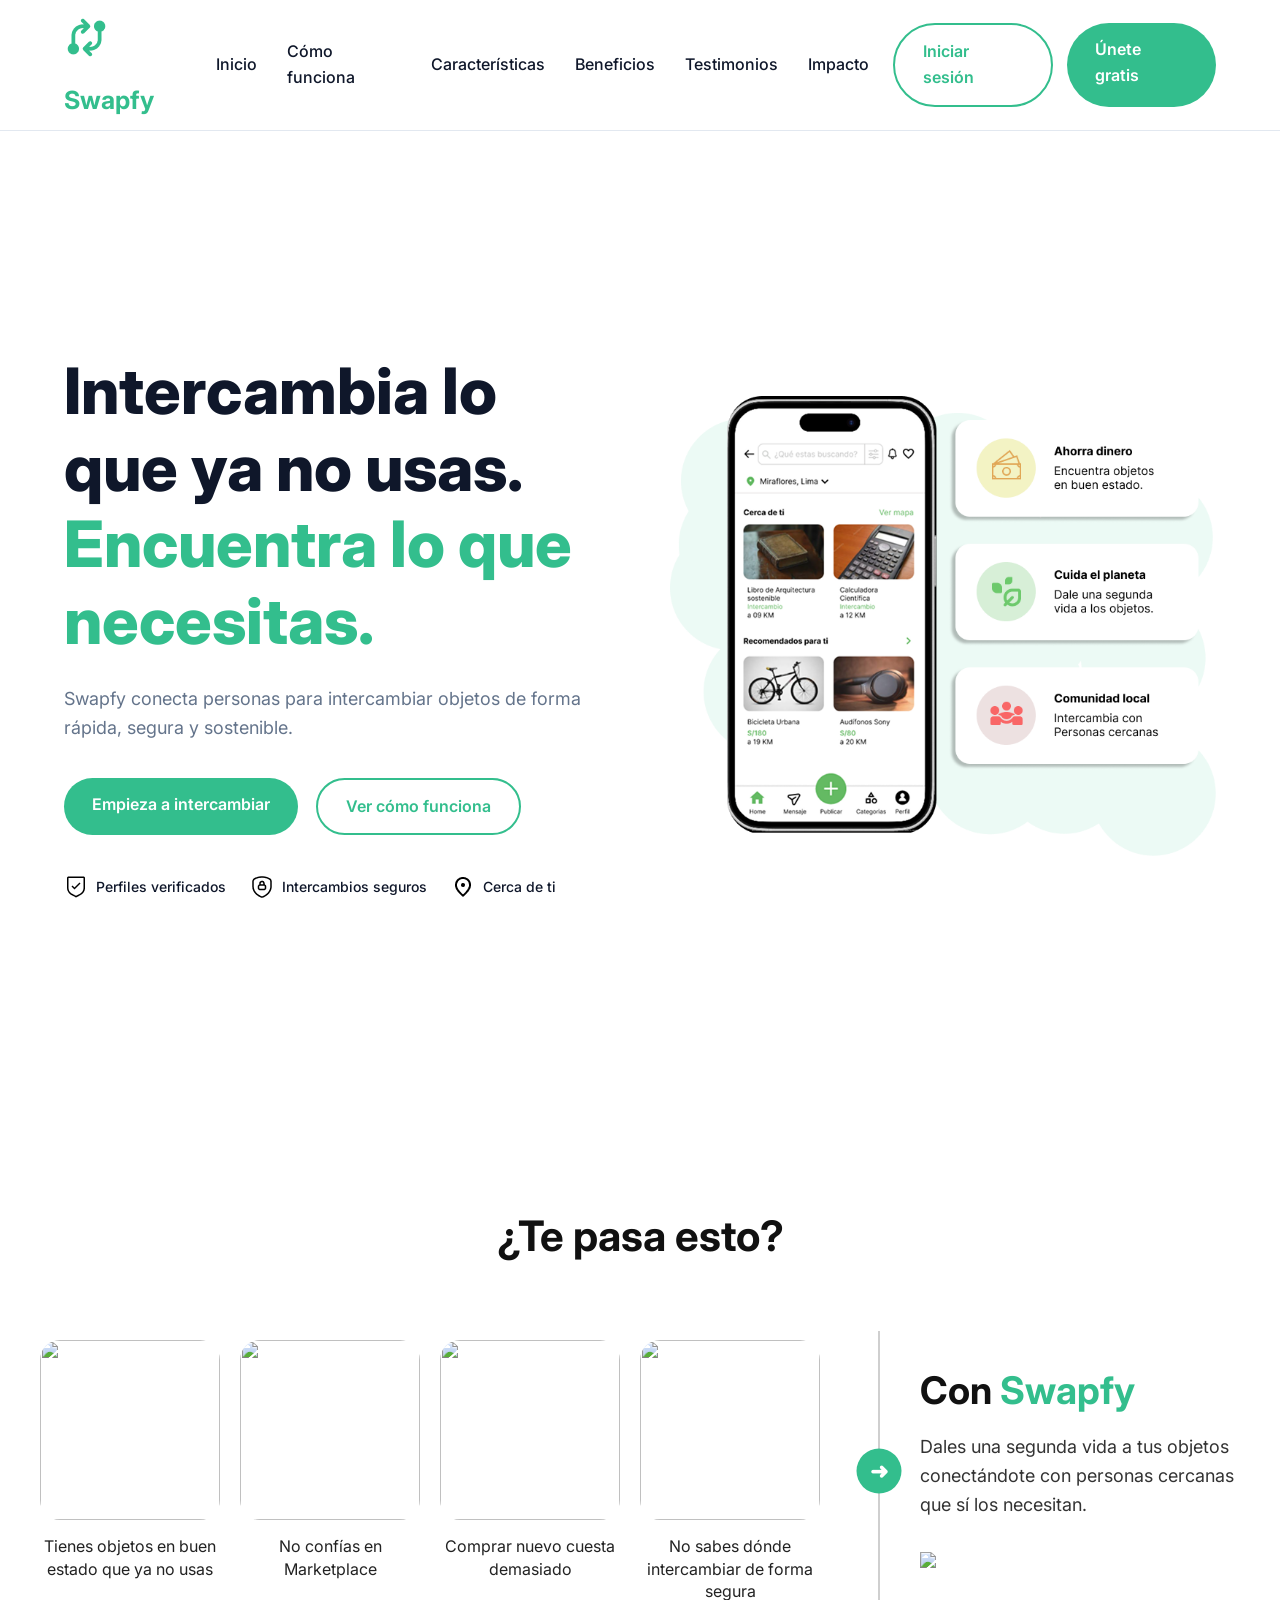
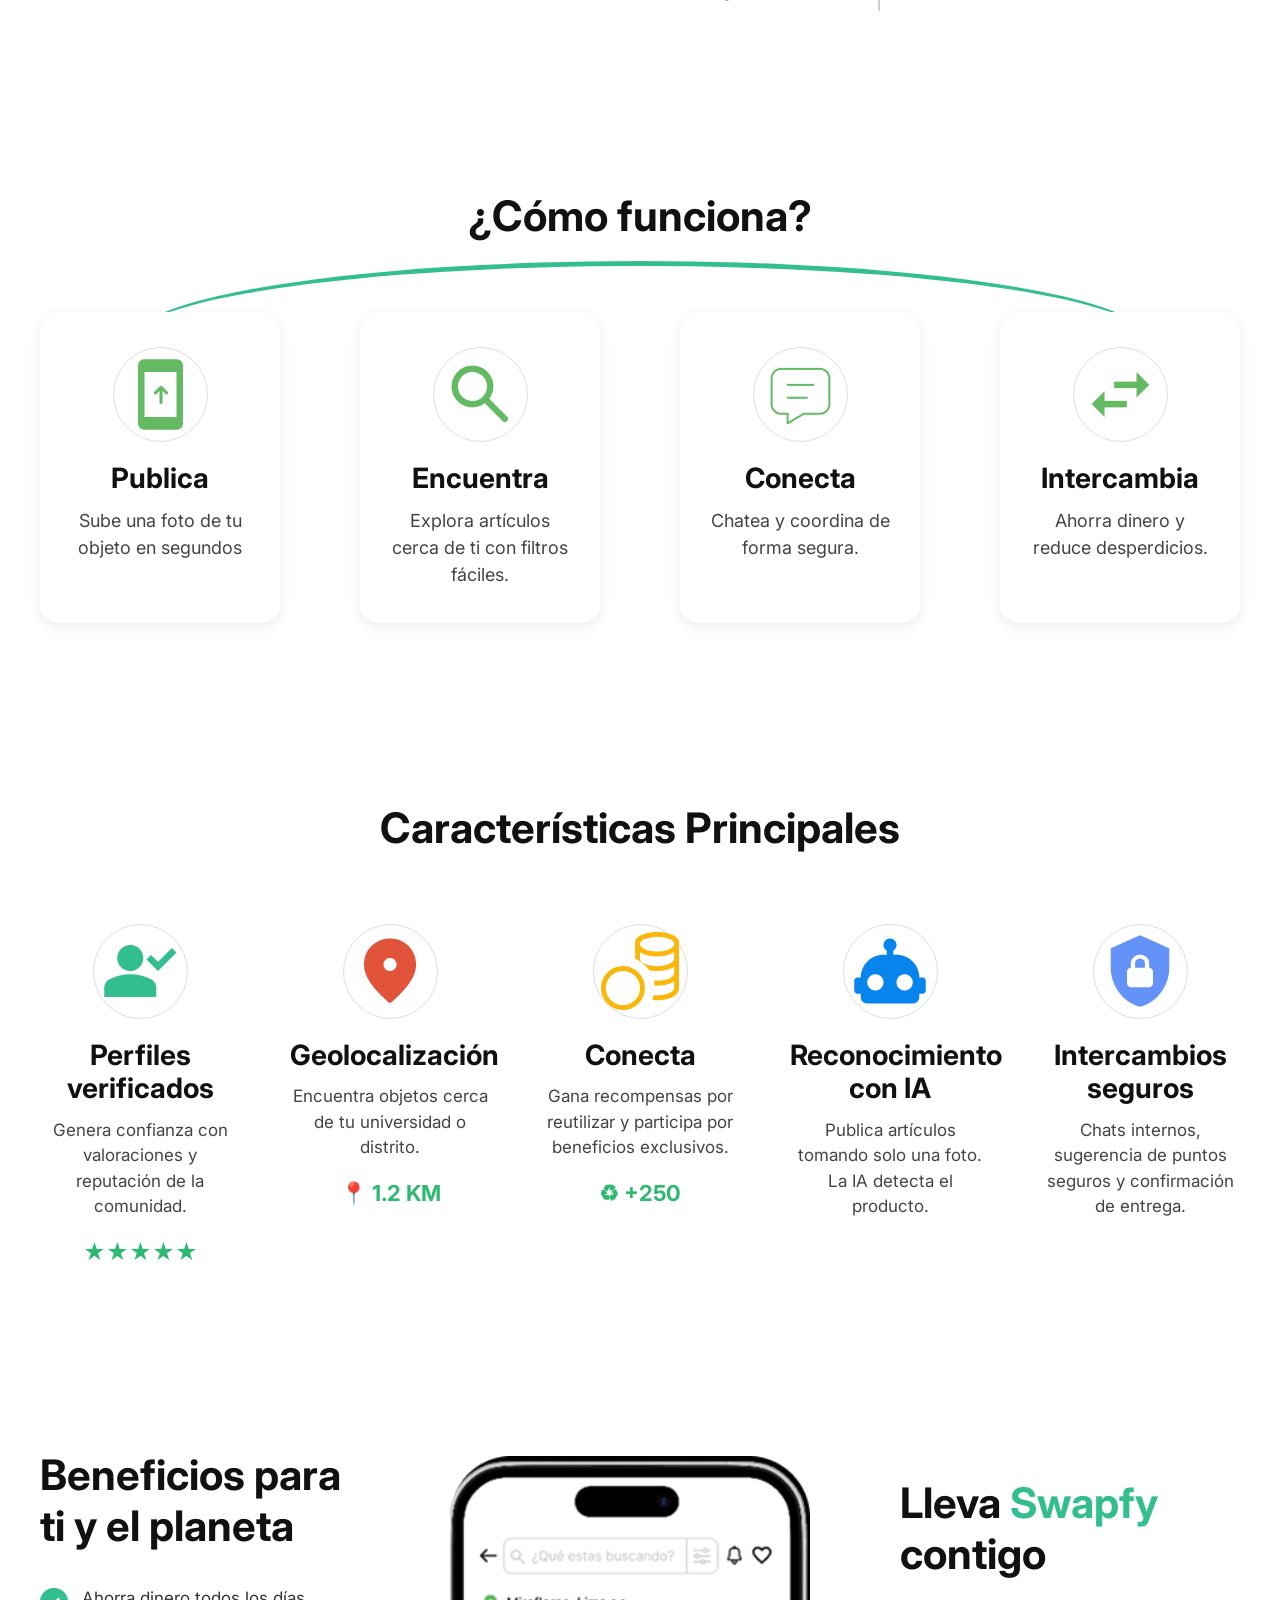
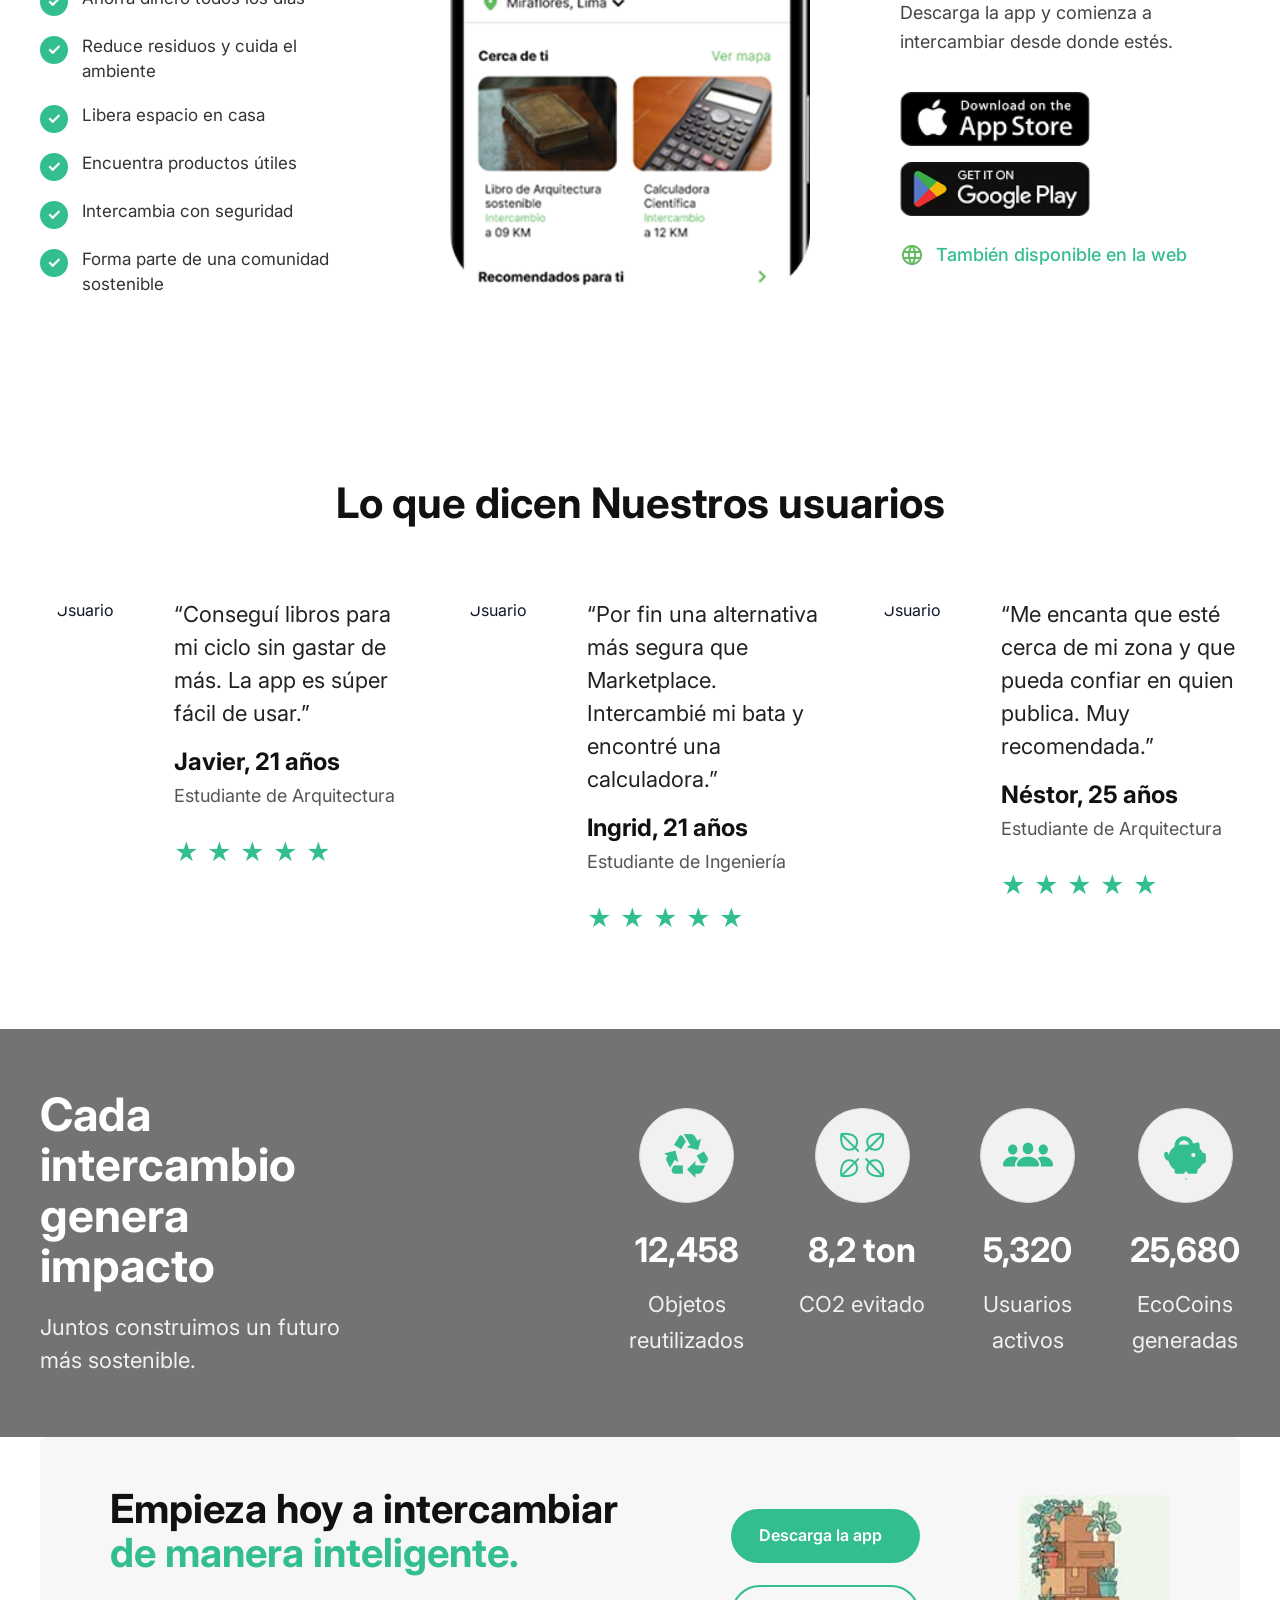
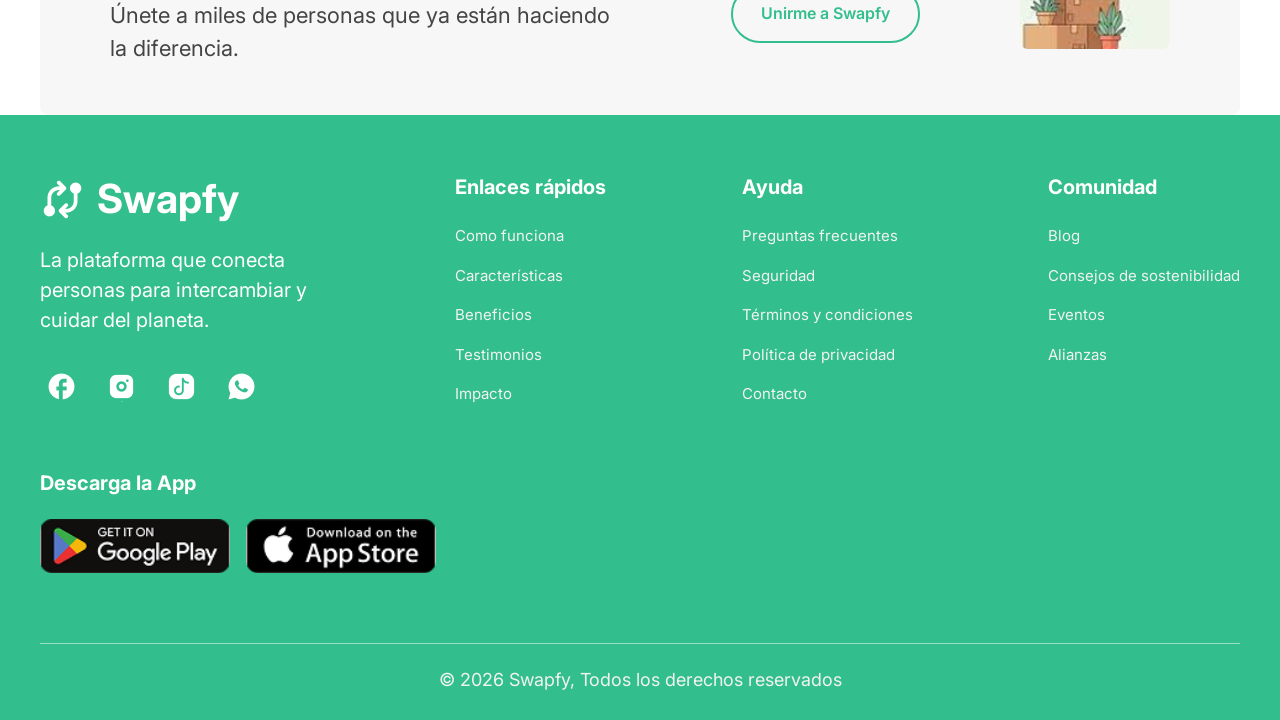
==== commit e87fb7d6: "nuevos cambios en index" ====
--- a/index.html
+++ b/index.html
@@ -8,46 +8,41 @@
   <link rel="preconnect" href="https://fonts.googleapis.com">
   <link rel="preconnect" href="https://fonts.gstatic.com" crossorigin>
   <link href="https://fonts.googleapis.com/css2?family=Inter:wght@400;500;600;700;800&display=swap" rel="stylesheet">
-  <link rel="stylesheet" href="css/styles.css">  
+  <link rel="stylesheet" href="/public/assets/css/styles.css">  
 </head>
 <body>
 
   <!-- Navbar -->
-
 <header>
-    <div class="container">
-      <nav>
-
-  <div class="logo">
-    <img  src="img/LogoColor.png"  alt="">
-    <h3>Swapfy</h3>
+  <div class="container">
+    <nav>
+      </nav>
   </div>
-
-  <div class="menu-toggle" id="menu-toggle">
-    ☰
-  </div>
-
-  <div class="nav-right" id="nav-right">
-
-    <div class="nav-links">
-      <a href="#Hero">Inicio</a>
-      <a href="#How">Cómo funciona</a>
-      <a href="#caracteristicas">Características</a>
-      <a href="#Beneficios">Beneficios</a>
-      <a href="#Testimonios">Testimonios</a>
-      <a href="#Impacto">Impacto</a>
-    </div>
-
-    <div class="nav-buttons">
-      <a href="#" class="btn btn-secondary">Iniciar sesión</a>
-      <a href="#" class="btn btn-primary">Únete gratis</a>
-    </div>
-
-  </div>
-
-</nav>
-    </div>
-  </header>
+</header>
+
+<header class="header">
+    <nav class="container nav"> <div class="logo">
+        <img src="/public/assets/img/LogoColor.png" alt="">
+        <h3>Swapfy</h3>
+      </div>
+      <div class="menu-toggle" id="menu-toggle">☰</div>
+      <div class="nav-right" id="nav-right">      
+        <div class="nav-links">
+          <a href="#Hero">Inicio</a>
+          <a href="#How">Cómo funciona</a>
+          <a href="#caracteristicas">Características</a>
+          <a href="#Beneficios">Beneficios</a>
+          <a href="#Testimonios">Testimonios</a>
+          <a href="#Impacto">Impacto</a>
+        </div>
+        <div class="nav-buttons">
+          <a href="#" class="btn btn-secondary">Iniciar sesión</a>
+          <a href="#" class="btn btn-primary">Únete gratis</a>
+        </div>
+      </div>
+    </nav>
+</header>
+
 
   <!-- Hero section -->
 
@@ -72,22 +67,22 @@
 
         <div class="listVerification">
           <div class="lv">
-             <img src="img/verificados.png" alt="" class="">
+             <img src="/public/assets/img/verificados.png" alt="" class="">
              <p>Perfiles verificados</p>
           </div>
           <div>
-            <img src="img/seguridad.png" alt="" class="">
+            <img src="/public/assets/img/seguridad.png" alt="" class="">
             <p>Intercambios seguros</p>
           </div>
           <div>
-            <img src="img/ubicacion.png" alt="" class="">
+            <img src="/public/assets/img/ubicacion.png" alt="" class="">
             <p>Cerca de ti</p>
           </div>
         </div>
       </div>
 
       <div class="hero-image">
-        <img src="img/phone2.png" alt="" class="phone">
+        <img src="/public/assets/img/phone2.png" alt="" class="phone">
       </div> 
     </div>
   </section>
@@ -158,7 +153,7 @@
       <div class="step-card">
 
         <div class="icon-circle">
-          <img src="img/phoneicon.png" alt="" class="">
+          <img src="/public/assets/img/phoneicon.png" alt="" class="">
         </div>
 
         <h3>Publica</h3>
@@ -172,7 +167,7 @@
       <div class="step-card">
 
         <div class="icon-circle">
-          <img src="img/searchicon.png" alt="" class="">
+          <img src="/public/assets/img/searchicon.png" alt="" class="">
         </div>
 
         <h3>Encuentra</h3>
@@ -186,7 +181,7 @@
       <div class="step-card">
 
         <div class="icon-circle">
-          <img src="img/messageicon.png" alt="" class="">
+          <img src="/public/assets/img/messageicon.png" alt="" class="">
         </div>
 
         <h3>Conecta</h3>
@@ -200,7 +195,7 @@
       <div class="step-card">
 
         <div class="icon-circle">
-          <img src="img/exchangeicon.png" alt="" class="">
+          <img src="/public/assets/img/exchangeicon.png" alt="" class="">
         </div>
 
         <h3>Intercambia</h3>
@@ -226,7 +221,7 @@
       <div class="feature-card">
 
         <div class="icon-circle green">
-          <img src="img/perfilverificado.png" alt="" class="">
+          <img src="/public/assets/img/perfilverificado.png" alt="" class="">
         </div>
 
         <h3>Perfiles verificados</h3>
@@ -242,7 +237,7 @@
       <div class="feature-card">
 
         <div class="icon-circle orange">
-          <img src="img/geolocalizacion.png" alt="" class="">
+          <img src="/public/assets/img/geolocalizacion.png" alt="" class="">
         </div>
 
         <h3>Geolocalización</h3>
@@ -258,7 +253,7 @@
       <div class="feature-card">
 
         <div class="icon-circle yellow">
-          <img src="img/conecta.png" alt="" class="">
+          <img src="/public/assets/img/conecta.png" alt="" class="">
         </div>
 
         <h3>Conecta</h3>
@@ -274,7 +269,7 @@
       <div class="feature-card">
 
         <div class="icon-circle blue">
-          <img src="img/ia.png" alt="" class="">
+          <img src="/public/assets/img/ia.png" alt="" class="">
         </div>
 
         <h3>Reconocimiento con IA</h3>
@@ -288,7 +283,7 @@
       <div class="feature-card">
 
         <div class="icon-circle purple">
-          <img src="img/intercambioseguro.png" alt="" class="">
+          <img src="/public/assets/img/intercambioseguro.png" alt="" class="">
         </div>
 
         <h3>Intercambios seguros</h3>
@@ -350,7 +345,7 @@
     </div>
 
     <div class="phone-container">
-      <img src="img/phoneBeneficios.png" alt="Swapfy App">
+      <img src="/public/assets/img/phoneBeneficios.png" alt="Swapfy App">
     </div>
 
     <div class="benefits-right">
@@ -367,12 +362,12 @@
       <div class="store-buttons">
 
         <img 
-          src="img/appstore.png" 
+          src="/public/assets/img/appstore.png" 
           alt="App Store"
         >
 
         <img 
-          src="img/playstore.png" 
+          src="/public/assets/img/playstore.png" 
           alt="Google Play"
         >
 
@@ -380,7 +375,7 @@
 
       <div class="web-version">
         <img 
-          src="img/wordIcon.png" 
+          src="/public/assets/img/wordIcon.png" 
           alt="App Store">
         <p>También disponible en la web</p>
       </div>
@@ -532,7 +527,7 @@
 
           <div class="icon-circle">
            <img 
-          src="img/objetosreutilizados.png" 
+          src="/public/assets/img/objetosreutilizados.png" 
           alt="">
           </div>
 
@@ -552,7 +547,7 @@
 
           <div class="icon-circle">
             <img 
-          src="img/8toneladas.png" 
+          src="/public/assets/img/8toneladas.png" 
           alt="">
           </div>
 
@@ -572,7 +567,7 @@
 
           <div class="icon-circle">
             <img 
-          src="img/usuariosconectados.png" 
+          src="/public/assets/img/usuariosconectados.png" 
           alt="">
           </div>
 
@@ -592,7 +587,7 @@
 
           <div class="icon-circle">
             <img 
-          src="img/ecocoins.png" 
+          src="/public/assets/img/ecocoins.png" 
           alt="">
           </div>
 
@@ -646,7 +641,7 @@
     <div class="cta-image">
 
       <img 
-          src="img/cta.png" 
+          src="/public/assets/img/cta.png" 
           alt="">
 
     </div>
@@ -666,7 +661,7 @@
         <div class="footer-brand">
 
           <div class="logoF">
-           <img  src="img/LogoWhite.png"  alt="">
+           <img  src="/public/assets/img/LogoWhite.png"  alt="">
             <h2>Swapfy</h2>
           </div>
 
@@ -677,10 +672,10 @@
 
           <div class="social-icons">
 
-            <a href="#"><img src="img/facebook.png"  alt="facebook"></a>
-            <a href="#"><img src="img/instagram.png"  alt="instagram"></a>
-            <a href="#"><img src="img/tiktok.png"  alt="tiktok"></a>
-            <a href="#"><img src="img/whatsapp.png"  alt="whatsapp"></a>
+            <a href="#"><img src="/public/assets/img/facebook.png"  alt="facebook"></a>
+            <a href="#"><img src="/public/assets/img/instagram.png"  alt="instagram"></a>
+            <a href="#"><img src="/public/assets/img/tiktok.png"  alt="tiktok"></a>
+            <a href="#"><img src="/public/assets/img/whatsapp.png"  alt="whatsapp"></a>
 
           </div>
 
@@ -741,8 +736,8 @@
 
           <div class="store-buttons">
 
-            <img src="img/playstore.png"  alt="Google Play">
-            <img src="img/appstore.png" alt="App Store">
+            <img src="/public/assets/img/playstore.png"  alt="Google Play">
+            <img src="/public/assets/img/appstore.png" alt="App Store">
 
           </div>
 
@@ -763,15 +758,6 @@
     </div>
 
   </footer>
-  <script>
-
-  const menuToggle = document.getElementById('menu-toggle');
-  const navRight = document.getElementById('nav-right');
-
-  menuToggle.addEventListener('click', () => {
-    navRight.classList.toggle('active');
-  });
-
-  </script>
+   <script src="/public/assets/js/main.js"></script> 
 </body>
 </html>
--- a/public/assets/css/styles.css
+++ b/public/assets/css/styles.css
@@ -0,0 +1,1182 @@
+   
+   *{
+      margin:0;
+      padding:0;
+      box-sizing:border-box;
+    }
+
+    :root{
+      --primary:#33BE8D;
+      --primary-dark:#16A34A;
+      --dark:#0F172A;
+      --gray:#64748B;
+      --light:#F8FAFC;
+      --border:#E2E8F0;
+      --white:#FFFFFF;
+    }
+
+    body{
+      font-family:'Inter', sans-serif;
+      color:var(--dark);
+      background:white;
+      line-height:1.6;
+    }
+
+    .container{
+      width:90%;
+      max-width:1200px;
+      margin:auto;
+    }
+
+    section{
+      padding:90px 0;
+    }
+
+    h1,h2,h3{
+      line-height:1.2;
+    }
+
+    h1{
+      font-size:64px;
+      font-weight:800;
+    }
+
+    h2{
+      font-size:42px;
+      margin-bottom:20px;
+    }
+
+    p{
+      color:var(--gray);
+    }
+
+    .btn{
+      display:inline-block;
+      padding:14px 28px;
+      border-radius:50px;
+      text-decoration:none;
+      font-weight:600;
+      transition:.3s;
+    }
+
+    .btn-primary{
+      background:var(--primary);
+      color:white;
+    }
+
+    .btn-primary:hover{
+      background:var(--primary-dark);
+    }
+
+    .btn-secondary{
+      border:2px solid var(--primary);
+      color:var(--primary);
+    }
+
+    .btn-secondary:hover{
+      background:var(--primary);
+      color:white;
+    }
+    /* NAVBAR */
+
+    .header {
+  position: sticky;
+  top: 0;
+  background: white;
+  z-index: 999;
+  border-bottom: 1px solid var(--border);
+  width: 100%;
+}
+
+.nav {
+  display: flex;
+  justify-content: space-between;
+  align-items: center;
+  padding: 15px 0; 
+}
+
+    .logo{
+      display: flex;
+      gap: 18px;
+      flex-wrap: wrap;      
+      color:var(--primary);
+    }
+
+    .logo >h3{
+      font-size: 25px;
+      margin-top: 7px;
+    }
+
+    .nav-links{
+      display:flex;
+      gap:30px;
+      align-items:center;
+    }
+
+    .nav-links a{
+      text-decoration:none;
+      color:var(--dark);
+      font-weight:500;
+    }
+
+    /* HERO */
+
+    .hero{
+      display:grid;
+      grid-template-columns:1fr 1fr;
+      align-items:center;
+      gap:60px;
+      min-height:90vh;
+    }
+
+    .hero span{
+      color:var(--primary);
+    }
+
+    .hero p{
+      margin:25px 0 35px;
+      font-size:18px;
+    }
+
+    .hero-buttons{
+      display:flex;
+      gap:18px;
+      flex-wrap:wrap;
+    }
+
+    .hero-image img{
+      width:100%;
+      border-radius:30px;
+      /*box-shadow:0 20px 60px rgba(0,0,0,.1);*/
+    }
+
+    .hero-image .phone{
+      position: absolute;
+      width: 760px;
+      border-radius: 30px;
+      top: 140px;      
+    }        
+
+    .listVerification {
+      display: flex;
+      gap: 24px;
+      margin-top: 40px;
+      flex-wrap: wrap;
+    }
+
+    .listVerification > div {
+      display: flex;
+      align-items: center;
+      gap: 8px;
+    }
+
+    .listVerification > div > img {
+      width: 24px;
+      height: 24px;
+    }
+
+    .listVerification > div > p {
+      margin: 0;
+      font-size: 14px;
+      font-weight: 500;
+      color: var(--dark);
+    }
+
+ /* Problems */
+
+ .problem-section{
+      max-width:1200px;
+      margin:auto;
+      
+    }
+
+    .title{
+      text-align:center;
+      font-size:34px;
+      font-weight:bold;
+      margin-bottom:50px;
+      color:#111;
+    }
+
+    .content{
+      display:flex;
+      align-items:center;
+      justify-content:space-between;
+      gap:40px;
+    }
+
+    /* LEFT CARDS */
+
+    .cards{
+      display:flex;
+      gap:20px;
+      flex:1;
+    }
+
+    .card{
+      width:180px;
+      text-align:center;
+    }
+
+    .card img{
+      width:100%;
+      height:180px;
+      object-fit:cover;
+      border-radius:20px;
+      margin-bottom:15px;
+    }
+
+    .card p{
+      font-size:16px;
+      color:#222;
+      line-height:1.4;
+    }
+
+    /* DIVIDER */
+
+    .divider{
+      width:2px;
+      height:280px;
+      background:#cfcfcf;
+      position:relative;
+    }
+
+    .arrow{
+      position:absolute;
+      top:50%;
+      left:50%;
+      transform:translate(-50%, -50%);
+      width:45px;
+      height:45px;
+      background:var(--primary);
+      border-radius:50%;
+      display:flex;
+      justify-content:center;
+      align-items:center;
+      color:white;
+      font-size:22px;
+      font-weight:bold;
+    }
+
+    /* RIGHT CONTENT */
+
+    .solution{
+      width:320px;
+    }
+
+    .solution h2{
+      font-size:38px;
+      margin-bottom:20px;
+      color:#111;
+    }
+
+    .solution span{
+      color:var(--primary);
+    }
+
+    .solution p{
+      font-size:18px;
+      line-height:1.6;
+      color:#333;
+      margin-bottom:30px;
+    }
+
+    .solution img{
+      width:180px;
+    }
+
+    /* HOW SECTION */
+
+    .how-section{
+      max-width:1200px;
+      margin:auto;
+      text-align:center;
+      position:relative;
+    }
+
+    .title{
+      font-size:38px;
+      font-weight:bold;
+      margin-bottom:70px;
+      color:#111;
+    }
+
+    /* CURVED LINE */
+
+    .curve-line{
+      position:absolute;
+      top:160px;
+      left:50%;
+      transform:translateX(-50%);
+      width:85%;
+      height:160px;
+      border-top:5px solid var(--primary);
+      border-radius:50%;
+      z-index:1;
+    }
+
+    /* CARDS */
+
+    .steps{
+      display:flex;
+      justify-content:space-between;
+      gap:30px;
+      position:relative;
+      z-index:2;
+    }
+
+    .step-card{
+      width:240px;
+      background:white;
+      border-radius:20px;
+      padding:35px 25px;
+      box-shadow:0 4px 15px rgba(0,0,0,0.08);
+      position:relative;
+    }
+
+    .icon-circle{
+      width:100px;
+      height:100px;
+      border:1px solid #ddd;
+      border-radius:50%;
+      margin:auto;
+      margin-bottom:25px;
+      display:flex;
+      justify-content:center;
+      align-items:center;
+    }
+
+    .icon{
+      font-size:52px;
+      color:#5bbf61;
+    }
+
+    .step-card h3{
+      font-size:28px;
+      margin-bottom:12px;
+      color:#111;
+    }
+
+    .step-card p{
+      font-size:18px;
+      color:#444;
+      line-height:1.5;
+    }
+
+    /* Feature section */
+
+    .features-section{
+      max-width:1200px;
+      margin:auto;
+      text-align:center;
+    }
+
+    .title{
+      font-size:38px;
+      font-weight:bold;
+      margin-bottom:70px;
+      color:#111;
+    }
+
+    .features-grid{
+      display:flex;
+      justify-content:space-between;
+      gap:30px;
+      flex-wrap:wrap;
+    }
+
+    .feature-card{
+      width:200px;
+      text-align:center;
+    }
+
+    /* ICON CIRCLE */
+
+    .icon-circle{
+      width:130px;
+      height:130px;
+      border-radius:50%;
+      margin:auto;
+      margin-bottom:25px;
+      display:flex;
+      justify-content:center;
+      align-items:center;
+    }
+
+    .green{
+      background:#dff5ec;
+      color:#2eb872;
+    }
+
+    .orange{
+      background:#fde8e3;
+      color:#ea5b3c;
+    }
+
+    .yellow{
+      background:#fff2d8;
+      color:#f4b000;
+    }
+
+    .blue{
+      background:#e5f0ff;
+      color:#2d7de1;
+    }
+
+    .purple{
+      background:#e8eeff;
+      color:#5b7be8;
+    }
+
+    .icon{
+      font-size:58px;
+    }
+
+    /* TEXT */
+
+    .feature-card h3{
+      font-size:28px;
+      margin-bottom:12px;
+      color:#111;
+    }
+
+    .feature-card p{
+      font-size:17px;
+      color:#444;
+      line-height:1.5;
+      margin-bottom:15px;
+    }
+
+    .extra{
+      font-size:22px;
+      font-weight:bold;
+      color:#2eb872;
+    }
+
+    /* beneficios SECTION */
+
+.benefits-section{
+      max-width:1200px;
+      margin:auto;
+      display:flex;
+      align-items:center;
+      justify-content:space-between;
+      gap:60px;
+      position:relative;
+    }
+
+    /* LEFT CONTENT */
+
+    .benefits-left{
+      width:320px;
+    }
+
+    .benefits-left h2{
+      font-size:42px;
+      line-height:1.2;
+      margin-bottom:35px;
+      color:#111;
+    }
+
+    .benefits-list{
+      display:flex;
+      flex-direction:column;
+      gap:18px;
+    }
+
+    .benefit-item{
+      display:flex;
+      align-items:flex-start;
+      gap:14px;
+    }
+
+    .check{
+      width:28px;
+      height:28px;
+      min-width:28px;
+      border-radius:50%;
+      background:var(--primary);     
+      display:flex;
+      justify-content:center;
+      align-items:center;
+      color:white;
+      font-size:16px;
+      font-weight:bold;
+      margin-top:2px;
+    }
+
+    .benefit-item p{
+      font-size:17px;
+      color:#333;
+      line-height:1.5;
+    }
+
+    /* CENTER PHONE */
+
+    .phone-container{
+      flex:1;
+      display:flex;
+      justify-content:center;
+    }
+
+    .phone-container img{
+      width:100%;
+      max-width:360px;
+    }
+
+    /* RIGHT CONTENT */
+
+    .benefits-right{
+      width:340px;
+    }
+
+    .benefits-right h2{
+      font-size:42px;
+      line-height:1.2;
+      margin-bottom:20px;
+      color:#111;
+    }
+
+    .benefits-right span{
+      color:var(--primary);
+    }
+
+    .benefits-right p{
+      font-size:18px;
+      color:#444;
+      line-height:1.6;
+      margin-bottom:35px;
+    }
+
+    /* STORE BUTTONS */    
+
+    .store-buttons{
+      display:flex;
+      gap:16px;
+      margin-bottom:25px;
+      flex-wrap:wrap;
+    }
+
+    .store-buttons img{
+      width:150px;
+      cursor:pointer;
+    }
+
+    /* WEB TEXT */
+
+    .web-version{
+      display:flex;
+      align-items:center;
+      gap:12px;
+      color:#5bbf61;
+      font-size:18px;
+      font-weight:500;
+    }
+
+    .web-version span{
+      font-size:24px;
+    }
+
+    /* DECORATION */
+
+    .leaf{
+      position:absolute;
+      right:-20px;
+      bottom:-40px;
+      width:120px;
+      opacity:.9;
+    }
+
+    .web-version >p{
+      margin-bottom: 0px;
+      color: var(--primary);
+    }
+
+
+    /* Testimonios */
+
+    .testimonials-section{
+      max-width:1200px;
+      margin:auto;
+      text-align:center;
+    }
+
+    .title{
+      font-size:42px;
+      font-weight:bold;
+      margin-bottom:70px;
+      color:#111;
+    }
+
+    /* GRID */
+
+    .testimonials-grid{
+      display:flex;
+      justify-content:space-between;
+      gap:40px;
+      flex-wrap:wrap;
+    }
+
+    /* CARD */
+
+    .testimonial-card{
+      flex:1;
+      min-width:300px;
+      display:flex;
+      align-items:flex-start;
+      gap:24px;
+      text-align:left;
+    }
+
+    /* IMAGE */
+
+    .testimonial-card img{
+      width:110px;
+      height:110px;
+      border-radius:50%;
+      object-fit:cover;
+      flex-shrink:0;
+    }
+
+    /* CONTENT */
+
+    .testimonial-content{
+      display:flex;
+      flex-direction:column;
+      gap:18px;
+    }
+
+    .testimonial-text{
+      font-size:22px;
+      line-height:1.5;
+      color:#222;
+    }
+
+    .user-info h3{
+      font-size:24px;
+      color:#111;
+      margin-bottom:6px;
+    }
+
+    .user-info p{
+      font-size:18px;
+      color:#555;
+      line-height:1.4;
+    }
+
+    /* STARS */
+
+    .stars{
+      display:flex;
+      gap:8px;
+      margin-top:8px;
+    }
+
+    .star{
+      color:var(--primary);
+      font-size:24px;
+    }
+
+    /* Impacto */
+
+     .impact-section{
+      position:relative;
+      width:100%;
+      min-height:320px;
+
+      background:
+      linear-gradient(
+        rgba(0,0,0,0.55),
+        rgba(0,0,0,0.55)
+      ),
+      url('https://images.unsplash.com/photo-1448375240586-882707db888b?q=80&w=1400&auto=format&fit=crop');
+
+      background-size:cover;
+      background-position:center;
+
+      display:flex;
+      align-items:center;
+      justify-content:center;
+
+      padding:60px 40px;
+    }
+
+    .impact-container{
+      width:100%;
+      max-width:1200px;
+
+      display:flex;
+      align-items:center;
+      justify-content:space-between;
+      gap:40px;
+
+      color:white;
+    }
+
+    /* LEFT CONTENT */
+
+    .impact-left{
+      max-width:300px;
+    }
+
+    .impact-left h2{
+      font-size:46px;
+      line-height:1.1;
+      margin-bottom:20px;
+      font-weight:bold;
+    }
+
+    .impact-left p{
+      font-size:22px;
+      line-height:1.5;
+      color:#f1f1f1;
+    }
+
+    /* STATS */
+
+    .impact-stats{
+      display:flex;
+      gap:55px;
+      flex-wrap:wrap;
+      justify-content:center;
+    }
+
+    .stat-card{
+      text-align:center;
+      color:white;
+    }
+
+    /* ICON */
+
+    .icon-circle{
+      width:95px;
+      height:95px;
+      border-radius:50%;
+      background:rgba(255,255,255,0.9);
+
+      display:flex;
+      justify-content:center;
+      align-items:center;
+
+      margin:auto;
+      margin-bottom:20px;
+
+      font-size:42px;
+      color:#35c878;
+    }
+
+    /* TEXT */
+
+    .stat-number{
+      font-size:34px;
+      font-weight:bold;
+      margin-bottom:10px;
+    }
+
+    .stat-label{
+      font-size:22px;
+      color:#f1f1f1;
+    }
+
+    /* Call to action */
+
+     .cta-section{
+      max-width:1200px;
+      margin:auto;
+
+      background:#f7f7f7;
+
+      display:flex;
+      align-items:center;
+      justify-content:space-between;
+
+      gap:50px;
+
+      padding:50px 70px;
+      border-radius:8px;
+    }
+
+    /* LEFT */
+
+    .cta-left{
+      max-width:520px;
+    }
+
+    .cta-left h2{
+      font-size:40px;
+      line-height:1.1;
+      font-weight:bold;
+      color:#111;
+
+      margin-bottom:24px;
+    }
+
+    .cta-left span{
+      color: var(--primary);
+    }
+
+    .cta-left p{
+      font-size:22px;
+      color:#444;
+      line-height:1.5;
+    }
+
+    /* CENTER BUTTONS */
+
+    .cta-buttons{
+      display:flex;
+      flex-direction:column;
+      gap:22px;
+    }   
+
+
+    /* RIGHT IMAGE */
+
+    .cta-image img{
+      width:150px;
+      border-radius:8px;
+    }
+    /* Footer */
+
+    .footer{
+     background:var(--primary);
+      color:white;
+      padding:60px 40px 25px;
+    }
+
+    .footer-container{
+      max-width:1200px;
+      margin:auto;
+    }
+
+    /* TOP */
+
+    .footer-top{
+      display:flex;
+      justify-content:space-between;
+      gap:50px;
+      flex-wrap:wrap;
+    }
+
+    /* BRAND */
+
+    .footer-brand{
+      max-width:280px;
+    }
+
+    .logoF{
+      display:flex;
+      align-items:center;
+      gap:12px;
+      margin-bottom:22px;
+    }
+
+    .logo-icon{
+      font-size:42px;
+    }
+
+    .logoF h2{
+      font-size:40px;
+      font-weight:bold;
+      color: var(--white);
+      margin-bottom: 0px;
+    }
+
+    .footer-brand p{
+      font-size:20px;
+      line-height:1.5;
+      color: var(--white);
+      margin-bottom:30px;
+    }
+
+    /* SOCIAL */
+
+    .social-icons{
+      display:flex;
+      gap:18px;
+    }
+
+    .social-icons a{
+      width:42px;
+      height:42px;
+
+      border-radius:50%;
+      background:var(--primary);
+
+      display:flex;
+      justify-content:center;
+      align-items:center;
+
+      text-decoration:none;
+      color:#38c48d;
+
+      font-size:20px;
+      font-weight:bold;
+
+      transition:.3s ease;
+    }
+
+    .social-icons a:hover{
+      transform:translateY(-3px);
+    }
+
+    /* LINKS */
+
+    .footer-column h3{
+      font-size:20px;
+      margin-bottom:24px;
+    }
+
+    .footer-column ul{
+      list-style:none;
+    }
+
+    .footer-column ul li{
+      margin-bottom:14px;
+    }
+
+    .footer-column ul li a{
+      text-decoration:none;
+      color:#f3f3f3;
+      font-size:15px;
+      transition:.3s;
+    }
+
+    .footer-column ul li a:hover{
+      opacity:.8;
+    }
+
+    /* APP BUTTONS */
+
+    .store-buttons{
+      display:flex;
+      flex-direction:row;
+      gap:16px;
+    }
+
+    .store-buttons img{
+      width:190px;
+      cursor:pointer;
+    }
+
+    /* BOTTOM */
+
+    .footer-bottom{
+      border-top:1px solid rgba(255,255,255,0.5);
+      margin-top:45px;
+      padding-top:22px;
+      text-align:center;
+    }
+
+    .footer-bottom p{
+      font-size:18px;
+      color:#f3f3f3;
+    }      
+
+/* =========================
+   NAVBAR RESPONSIVE
+========================= */
+
+.nav-right{
+  display:flex;
+  align-items:center;
+  gap:24px;
+}
+
+.nav-buttons{
+  display:flex;
+  gap:14px;
+}
+
+.menu-toggle{
+  display:none;
+  font-size:32px;
+  cursor:pointer;
+  color:var(--dark);
+}
+
+/* =========================
+   HERO RESPONSIVE
+========================= */
+
+.hero{
+  position:relative;
+}
+
+.hero-image{
+  display:flex;
+  justify-content:center;
+  align-items:center;
+}
+
+.hero-image .phone{
+  position:relative;
+  width:100%;
+  max-width:650px;
+  top:0;
+}
+
+/* =========================
+   RESPONSIVE - CONSOLIDATED
+========================= */
+
+@media(max-width:992px){
+
+  /* Problem/Solution */
+  .content{flex-direction:column;}
+  .cards{flex-wrap:wrap; justify-content:center;}
+  .divider{width:100%; height:2px;}
+  .arrow{top:50%; left:50%;}
+  .solution{text-align:center;}
+
+  /* How It Works */
+  .steps{flex-wrap:wrap; justify-content:center;}
+  .curve-line{display:none;}
+
+  /* Features */
+  .features-grid{justify-content:center;}
+
+  /* Benefits */
+  .benefits-section{flex-direction:column; text-align:center;}
+  .benefits-left,
+      .benefits-right{width:100%;}
+  .benefits-list{align-items:center;}
+  .benefit-item{max-width:400px; text-align:left;}
+  .store-buttons{justify-content:center; flex-direction:row;}
+  .web-version{justify-content:center;}
+  .leaf{display:none;}
+
+  /* Testimonials */
+  .testimonials-grid{flex-direction:column; align-items:center;}
+  .testimonial-card{max-width:700px;}
+
+  /* Impact */
+  .impact-container{flex-direction:column; text-align:center;}
+  .impact-left{max-width:100%;}
+  .impact-stats{gap:40px;}
+
+  /* CTA */
+  .cta-section{flex-direction:column; text-align:center;}
+  .cta-left{max-width:100%;}
+  .cta-buttons{width:100%; align-items:center;}
+
+  /* Footer */
+  .footer-top{gap:40px;}
+  .footer-column{min-width:220px;}
+
+  /* Hero */
+  .hero{grid-template-columns:1fr; text-align:center; gap:50px; min-height:auto; padding-top:40px;}
+  .hero-buttons > a{justify-content:center; text-align:center;}
+  .listVerification{justify-content:center;}
+  h1{font-size:52px;}
+  .hero-image .phone{max-width:500px;}
+  .nav-links{gap:18px;}
+}
+
+@media(max-width:768px){
+
+  /* Footer */
+  .footer{padding:50px 25px 25px;}
+  .footer-top{flex-direction:column;}
+  .footer-brand{max-width:100%;}
+  .logo h2{font-size:34px;}
+  .footer-brand p,
+      .footer-column ul li a{font-size:18px;}
+  .footer-column h3{font-size:28px;}
+  .store-buttons img{width:170px;}
+
+  /* Navbar/Hero */
+  nav{position:relative; flex-wrap:nowrap;}
+  .menu-toggle{display:block; align-self:center; flex-shrink:0;}
+  .logo img{max-width:120px;}
+  .nav-right {
+    position: absolute;
+    top: 100%; /* Se coloca justo debajo del header */
+    left: 0;
+    width: 100%;
+    background: white;
+    flex-direction: column;
+    align-items: center; /* Centra los links */
+    padding: 30px 20px;
+    gap: 25px;
+    border-bottom: 1px solid var(--border);
+    
+    /* ESTO ES LO QUE CORRIGE EL VISUAL */
+    display: none; 
+    opacity: 0;
+    pointer-events: none;
+    transition: opacity 0.3s ease;
+  }
+  .nav-right.active {
+    display: flex; 
+    opacity: 1;
+    pointer-events: auto;
+  }
+  .nav-right.active{opacity:1; pointer-events:auto; transform:translateY(0);}
+  .nav-links{flex-direction:column; width:100%; align-items:flex-start;}
+  .hero-buttons {
+    display: flex;
+    flex-direction: column; 
+    align-items: center;    
+    gap: 15px;              
+  }  
+  .hero-buttons .btn {
+    width: 100%;
+    max-width: 300px; 
+    text-align: center;
+  }
+  .hero{padding-top:20px;}
+  h1{font-size:40px;}
+  .hero p{font-size:16px;}
+  .hero-image .phone{max-width:100%;}
+  .listVerification{flex-direction:column; align-items:center; gap:16px;}
+}
+
+@media(max-width:600px){
+
+  /* How It Works */
+  .step-card{width:100%;}
+  .title{font-size:30px;}
+
+  /* Features */
+  .feature-card{width:100%;}
+
+  /* Benefits */
+  .benefits-left h2,
+      .benefits-right h2{font-size:32px;}
+  .phone-container img{max-width:280px;}
+  .store-buttons img{width:150px;}
+
+  /* Testimonials */
+  .title{font-size:32px;}
+  .testimonial-card{flex-direction:column; align-items:center; text-align:center;}
+  .testimonial-content{align-items:center;}
+  .stars{justify-content:center;}
+  .testimonial-text{font-size:18px;}
+
+  /* Impact */
+  .impact-section{padding:70px 20px;}
+  .impact-left h2{font-size:34px;}
+  .impact-left p{font-size:18px;}
+  .impact-stats{display:grid; grid-template-columns:1fr 1fr; gap:30px;}
+  .icon-circle{width:80px; height:80px; font-size:34px;}
+  .stat-number{font-size:28px;}
+  .stat-label{font-size:18px;}
+
+  /* CTA */
+  .cta-section{padding:50px 25px;}
+  .cta-left h2{font-size:38px;}
+  .cta-left p{font-size:18px;}
+  .btn{width:100%; max-width:320px; font-size:18px;}
+  .cta-image img{width:120px;}
+}
+
+@media(max-width:480px){
+
+  /* Small Mobile */
+  h1{font-size:34px;}
+  h2{font-size:28px;}
+  section{padding:70px 0;}
+  .btn{width:100%; text-align:center;}
+  .hero-buttons{flex-direction:column;}
+}
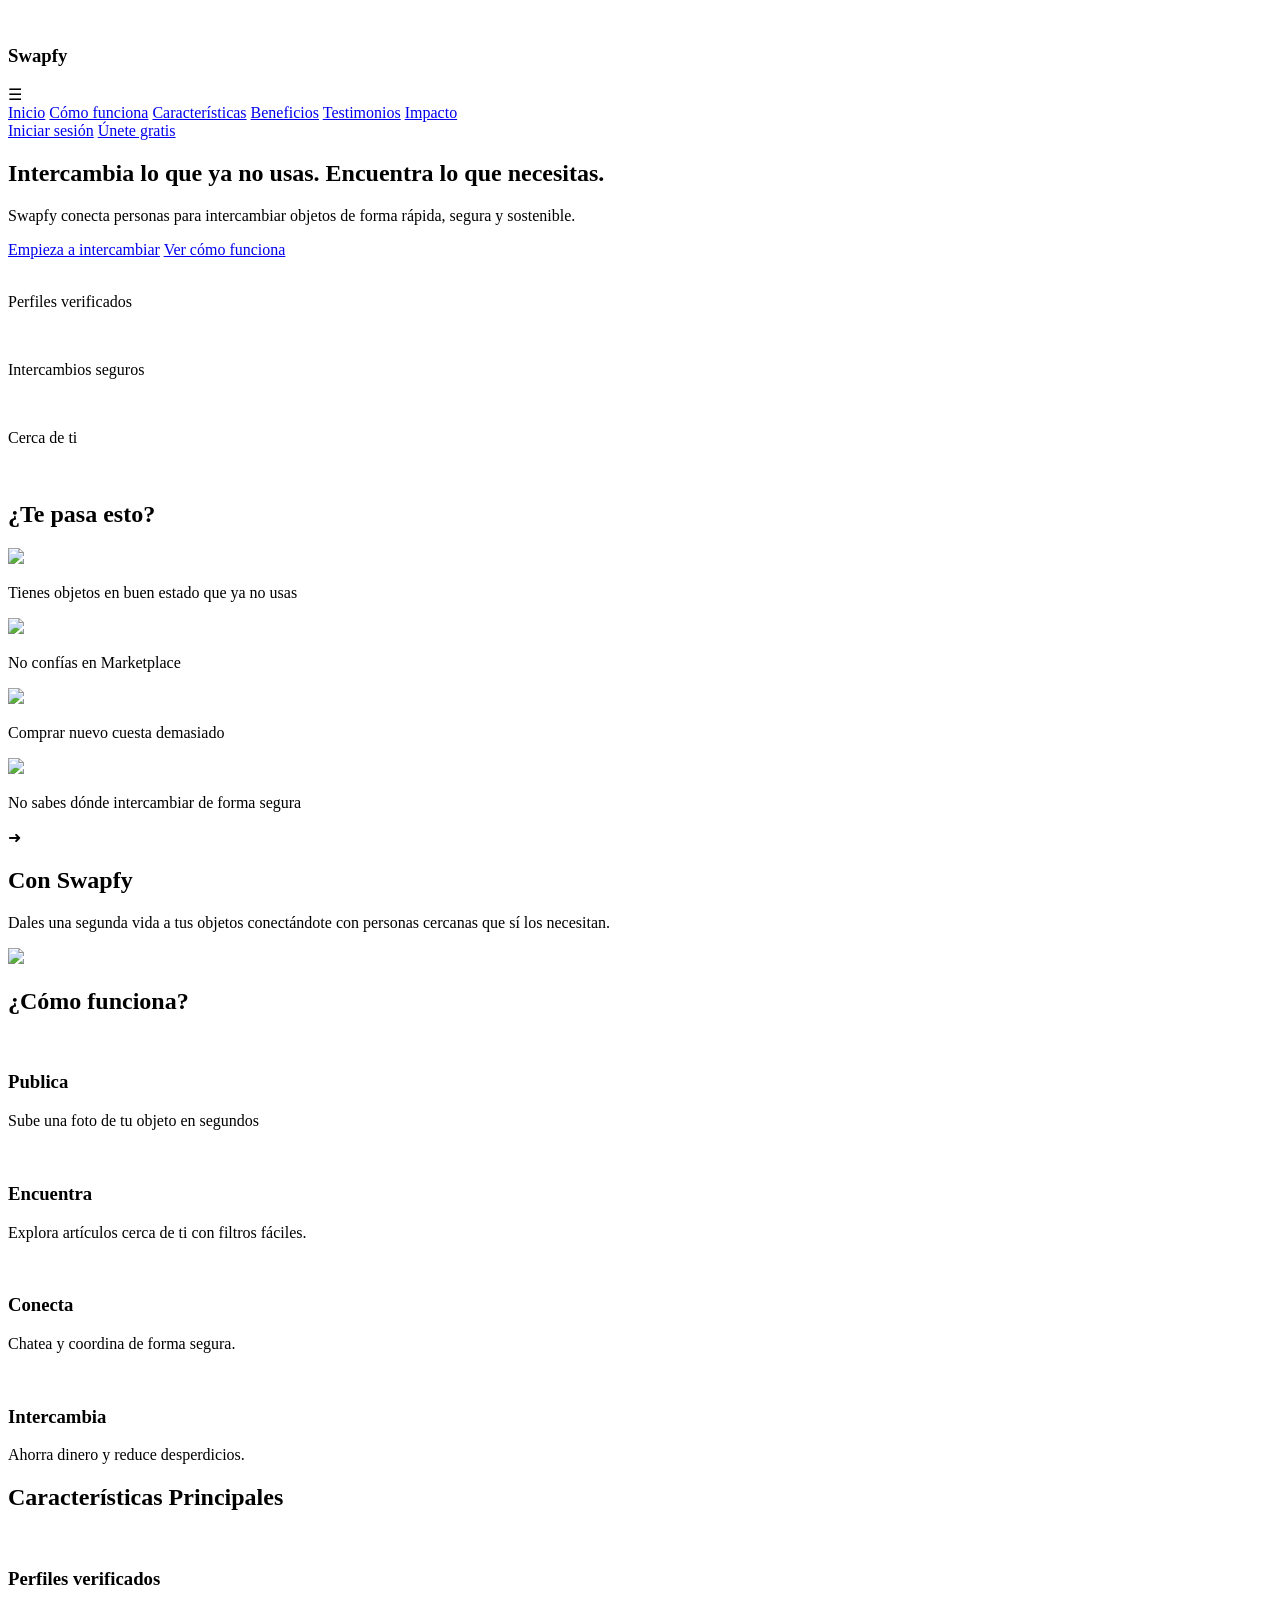
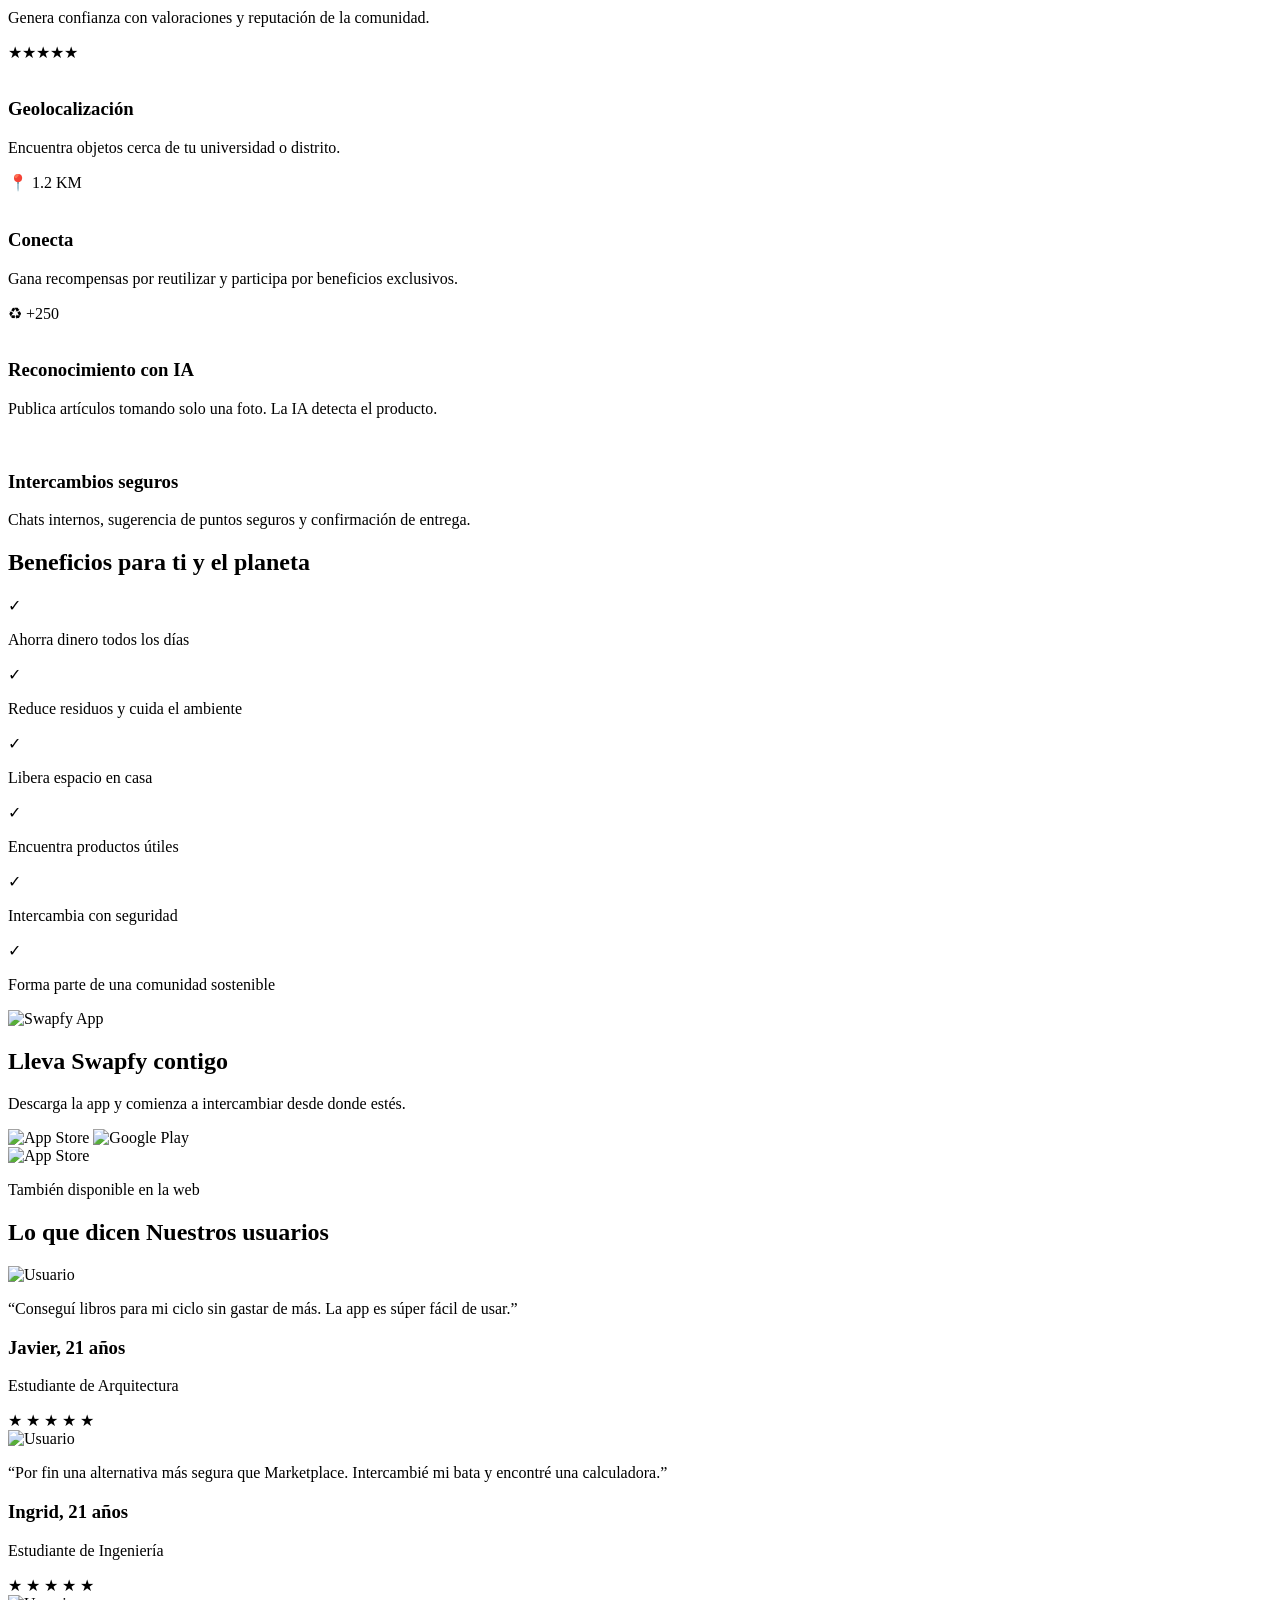
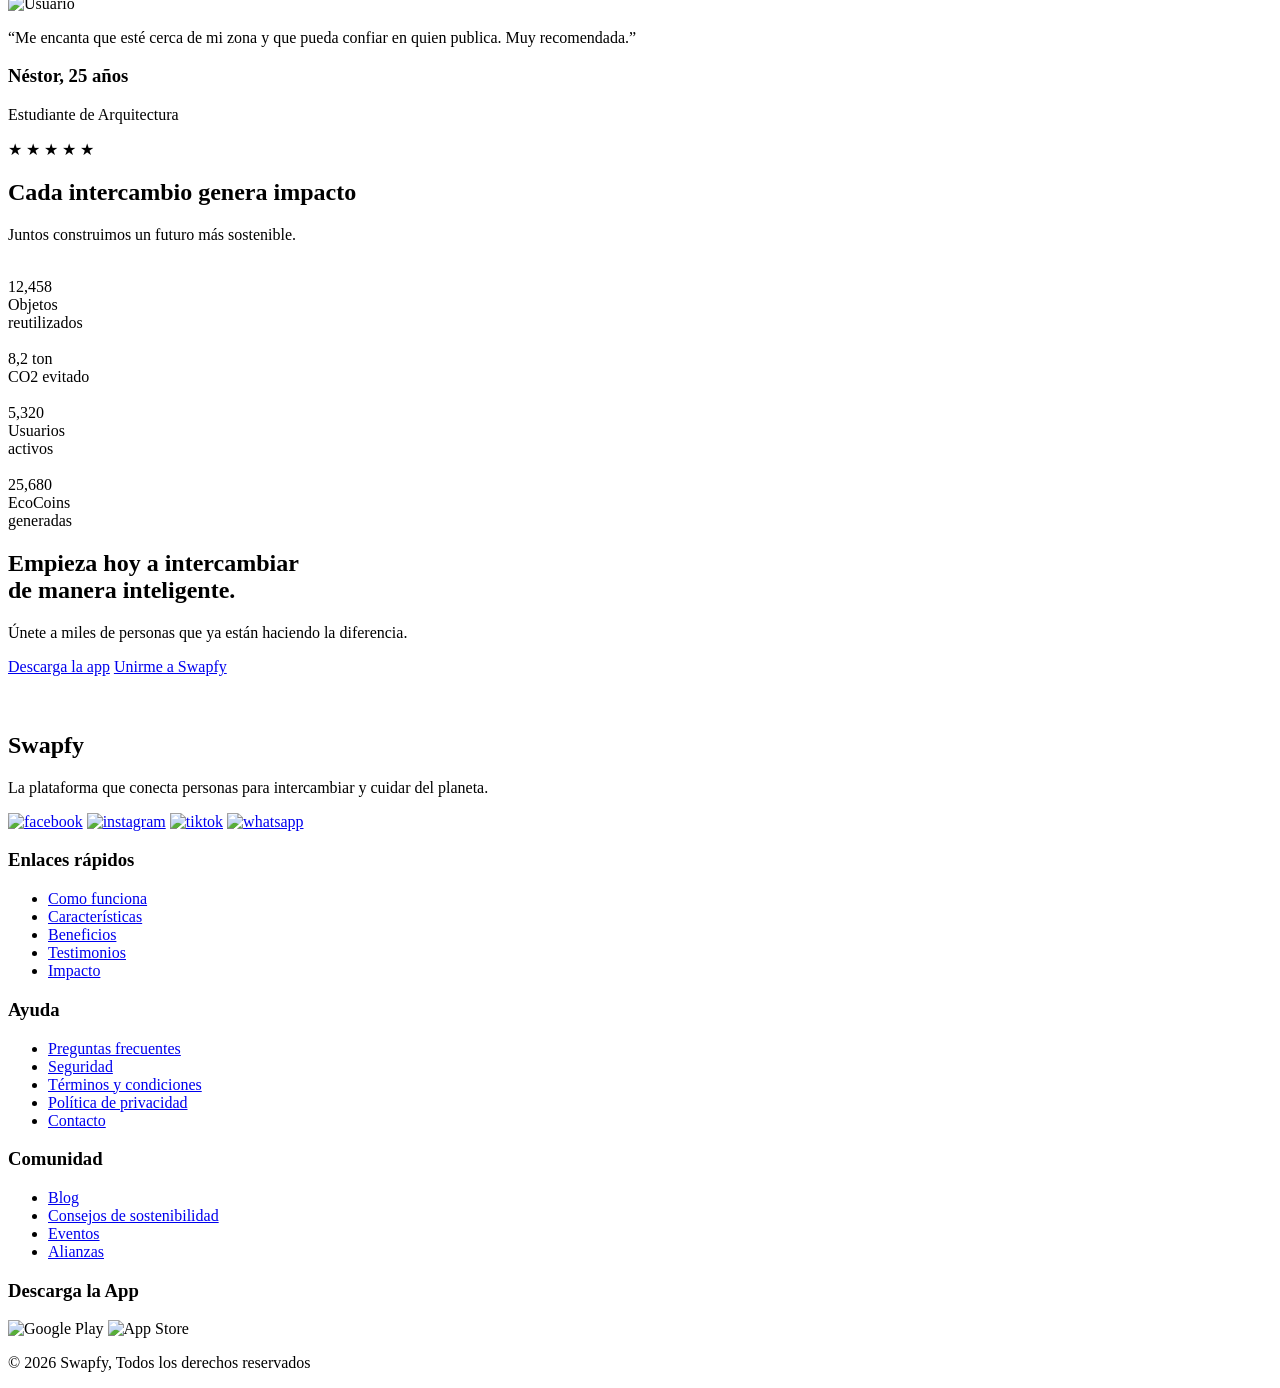
==== commit 36f7aeff: "bug fixed en index" ====
--- a/index.html
+++ b/index.html
@@ -8,7 +8,7 @@
   <link rel="preconnect" href="https://fonts.googleapis.com">
   <link rel="preconnect" href="https://fonts.gstatic.com" crossorigin>
   <link href="https://fonts.googleapis.com/css2?family=Inter:wght@400;500;600;700;800&display=swap" rel="stylesheet">
-  <link rel="stylesheet" href="/public/assets/css/styles.css">  
+  <link rel="stylesheet" href="/assets/css/styles.css">  
 </head>
 <body>
 
@@ -22,7 +22,7 @@
 
 <header class="header">
     <nav class="container nav"> <div class="logo">
-        <img src="/public/assets/img/LogoColor.png" alt="">
+        <img src="/assets/img/LogoColor.png" alt="">
         <h3>Swapfy</h3>
       </div>
       <div class="menu-toggle" id="menu-toggle">☰</div>
@@ -67,22 +67,22 @@
 
         <div class="listVerification">
           <div class="lv">
-             <img src="/public/assets/img/verificados.png" alt="" class="">
+             <img src="/assets/img/verificados.png" alt="" class="">
              <p>Perfiles verificados</p>
           </div>
           <div>
-            <img src="/public/assets/img/seguridad.png" alt="" class="">
+            <img src="/assets/img/seguridad.png" alt="" class="">
             <p>Intercambios seguros</p>
           </div>
           <div>
-            <img src="/public/assets/img/ubicacion.png" alt="" class="">
+            <img src="/assets/img/ubicacion.png" alt="" class="">
             <p>Cerca de ti</p>
           </div>
         </div>
       </div>
 
       <div class="hero-image">
-        <img src="/public/assets/img/phone2.png" alt="" class="phone">
+        <img src="/assets/img/phone2.png" alt="" class="phone">
       </div> 
     </div>
   </section>
@@ -153,7 +153,7 @@
       <div class="step-card">
 
         <div class="icon-circle">
-          <img src="/public/assets/img/phoneicon.png" alt="" class="">
+          <img src="/assets/img/phoneicon.png" alt="" class="">
         </div>
 
         <h3>Publica</h3>
@@ -167,7 +167,7 @@
       <div class="step-card">
 
         <div class="icon-circle">
-          <img src="/public/assets/img/searchicon.png" alt="" class="">
+          <img src="/assets/img/searchicon.png" alt="" class="">
         </div>
 
         <h3>Encuentra</h3>
@@ -181,7 +181,7 @@
       <div class="step-card">
 
         <div class="icon-circle">
-          <img src="/public/assets/img/messageicon.png" alt="" class="">
+          <img src="/assets/img/messageicon.png" alt="" class="">
         </div>
 
         <h3>Conecta</h3>
@@ -195,7 +195,7 @@
       <div class="step-card">
 
         <div class="icon-circle">
-          <img src="/public/assets/img/exchangeicon.png" alt="" class="">
+          <img src="/assets/img/exchangeicon.png" alt="" class="">
         </div>
 
         <h3>Intercambia</h3>
@@ -221,7 +221,7 @@
       <div class="feature-card">
 
         <div class="icon-circle green">
-          <img src="/public/assets/img/perfilverificado.png" alt="" class="">
+          <img src="/assets/img/perfilverificado.png" alt="" class="">
         </div>
 
         <h3>Perfiles verificados</h3>
@@ -237,7 +237,7 @@
       <div class="feature-card">
 
         <div class="icon-circle orange">
-          <img src="/public/assets/img/geolocalizacion.png" alt="" class="">
+          <img src="/assets/img/geolocalizacion.png" alt="" class="">
         </div>
 
         <h3>Geolocalización</h3>
@@ -253,7 +253,7 @@
       <div class="feature-card">
 
         <div class="icon-circle yellow">
-          <img src="/public/assets/img/conecta.png" alt="" class="">
+          <img src="/assets/img/conecta.png" alt="" class="">
         </div>
 
         <h3>Conecta</h3>
@@ -269,7 +269,7 @@
       <div class="feature-card">
 
         <div class="icon-circle blue">
-          <img src="/public/assets/img/ia.png" alt="" class="">
+          <img src="/assets/img/ia.png" alt="" class="">
         </div>
 
         <h3>Reconocimiento con IA</h3>
@@ -283,7 +283,7 @@
       <div class="feature-card">
 
         <div class="icon-circle purple">
-          <img src="/public/assets/img/intercambioseguro.png" alt="" class="">
+          <img src="/assets/img/intercambioseguro.png" alt="" class="">
         </div>
 
         <h3>Intercambios seguros</h3>
@@ -345,7 +345,7 @@
     </div>
 
     <div class="phone-container">
-      <img src="/public/assets/img/phoneBeneficios.png" alt="Swapfy App">
+      <img src="/assets/img/phoneBeneficios.png" alt="Swapfy App">
     </div>
 
     <div class="benefits-right">
@@ -362,12 +362,12 @@
       <div class="store-buttons">
 
         <img 
-          src="/public/assets/img/appstore.png" 
+          src="/assets/img/appstore.png" 
           alt="App Store"
         >
 
         <img 
-          src="/public/assets/img/playstore.png" 
+          src="/assets/img/playstore.png" 
           alt="Google Play"
         >
 
@@ -375,7 +375,7 @@
 
       <div class="web-version">
         <img 
-          src="/public/assets/img/wordIcon.png" 
+          src="/assets/img/wordIcon.png" 
           alt="App Store">
         <p>También disponible en la web</p>
       </div>
@@ -527,7 +527,7 @@
 
           <div class="icon-circle">
            <img 
-          src="/public/assets/img/objetosreutilizados.png" 
+          src="/assets/img/objetosreutilizados.png" 
           alt="">
           </div>
 
@@ -547,7 +547,7 @@
 
           <div class="icon-circle">
             <img 
-          src="/public/assets/img/8toneladas.png" 
+          src="/assets/img/8toneladas.png" 
           alt="">
           </div>
 
@@ -567,7 +567,7 @@
 
           <div class="icon-circle">
             <img 
-          src="/public/assets/img/usuariosconectados.png" 
+          src="/assets/img/usuariosconectados.png" 
           alt="">
           </div>
 
@@ -587,7 +587,7 @@
 
           <div class="icon-circle">
             <img 
-          src="/public/assets/img/ecocoins.png" 
+          src="/assets/img/ecocoins.png" 
           alt="">
           </div>
 
@@ -641,7 +641,7 @@
     <div class="cta-image">
 
       <img 
-          src="/public/assets/img/cta.png" 
+          src="/assets/img/cta.png" 
           alt="">
 
     </div>
@@ -661,7 +661,7 @@
         <div class="footer-brand">
 
           <div class="logoF">
-           <img  src="/public/assets/img/LogoWhite.png"  alt="">
+           <img  src="/assets/img/LogoWhite.png"  alt="">
             <h2>Swapfy</h2>
           </div>
 
@@ -672,10 +672,10 @@
 
           <div class="social-icons">
 
-            <a href="#"><img src="/public/assets/img/facebook.png"  alt="facebook"></a>
-            <a href="#"><img src="/public/assets/img/instagram.png"  alt="instagram"></a>
-            <a href="#"><img src="/public/assets/img/tiktok.png"  alt="tiktok"></a>
-            <a href="#"><img src="/public/assets/img/whatsapp.png"  alt="whatsapp"></a>
+            <a href="#"><img src="/assets/img/facebook.png"  alt="facebook"></a>
+            <a href="#"><img src="/assets/img/instagram.png"  alt="instagram"></a>
+            <a href="#"><img src="/assets/img/tiktok.png"  alt="tiktok"></a>
+            <a href="#"><img src="/assets/img/whatsapp.png"  alt="whatsapp"></a>
 
           </div>
 
@@ -736,8 +736,8 @@
 
           <div class="store-buttons">
 
-            <img src="/public/assets/img/playstore.png"  alt="Google Play">
-            <img src="/public/assets/img/appstore.png" alt="App Store">
+            <img src="/assets/img/playstore.png"  alt="Google Play">
+            <img src="/assets/img/appstore.png" alt="App Store">
 
           </div>
 
@@ -758,6 +758,6 @@
     </div>
 
   </footer>
-   <script src="/public/assets/js/main.js"></script> 
+   <script src="/assets/js/main.js"></script> 
 </body>
 </html>
